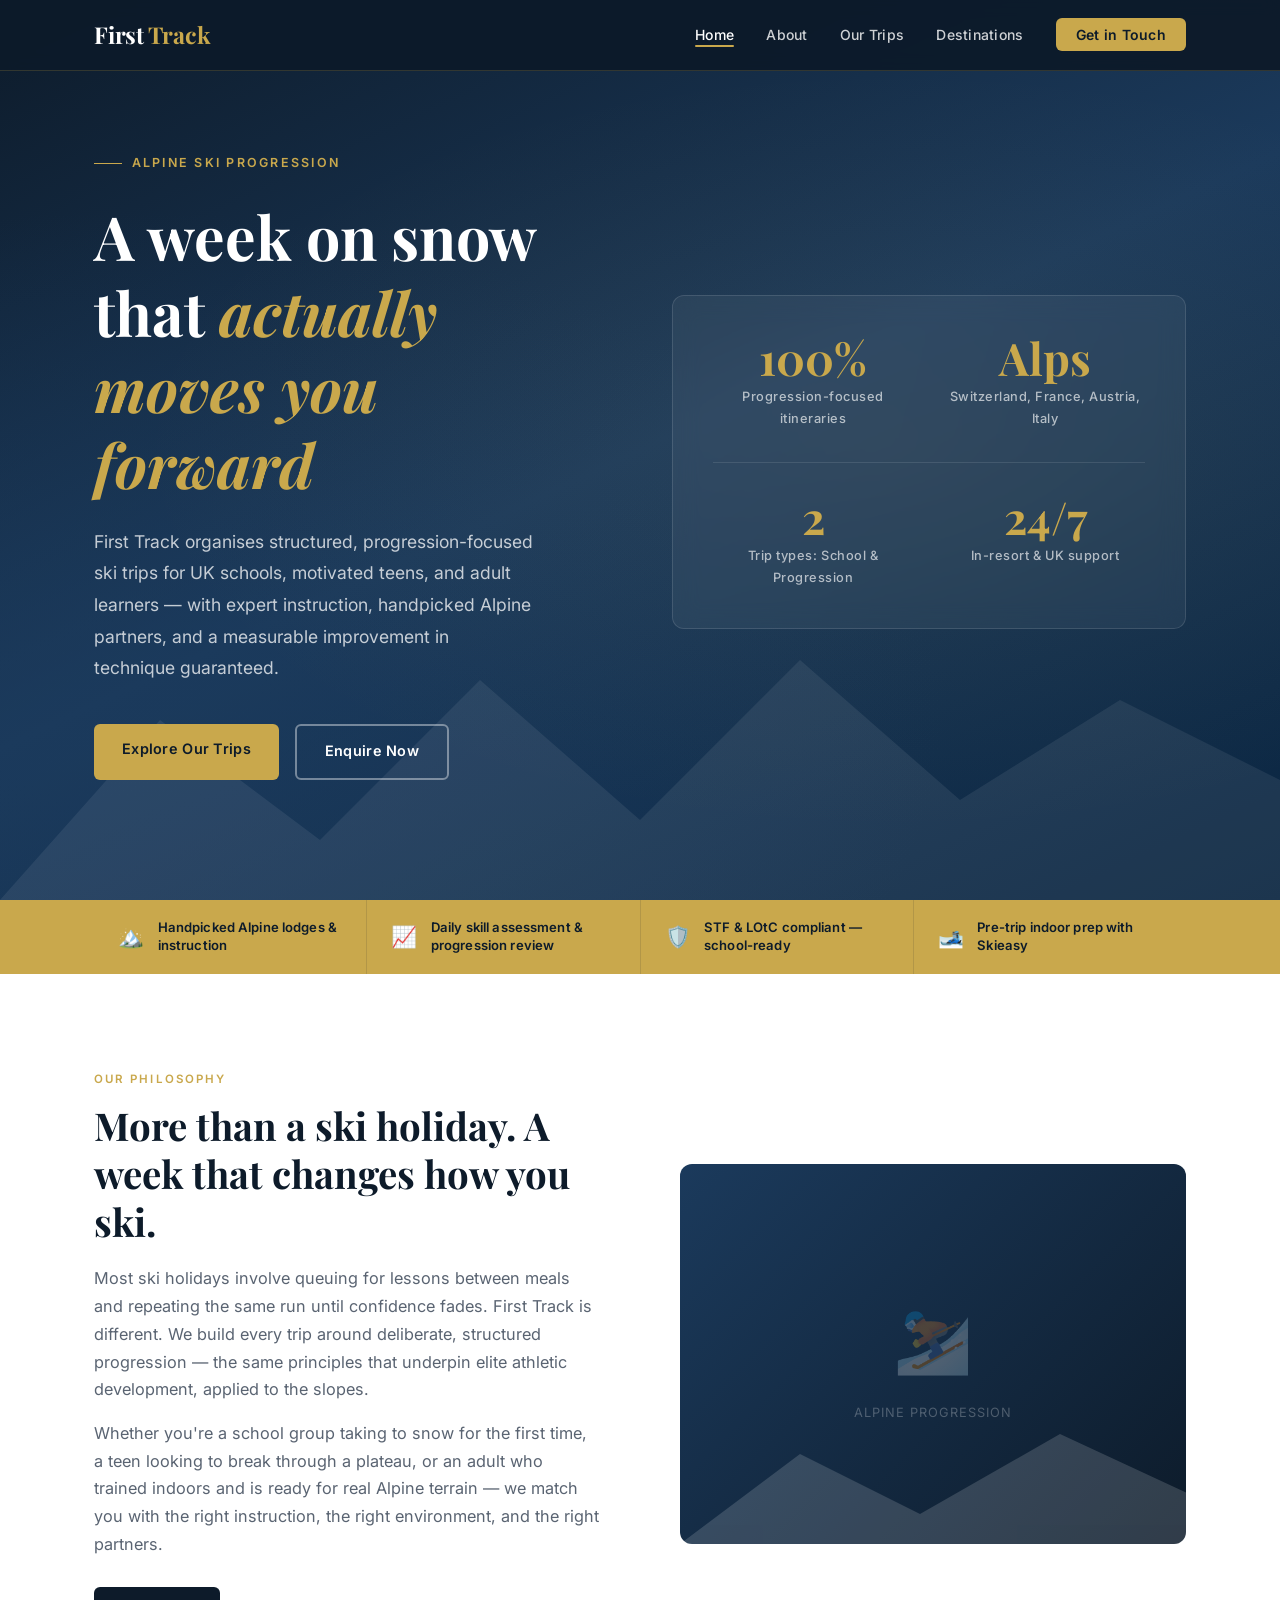
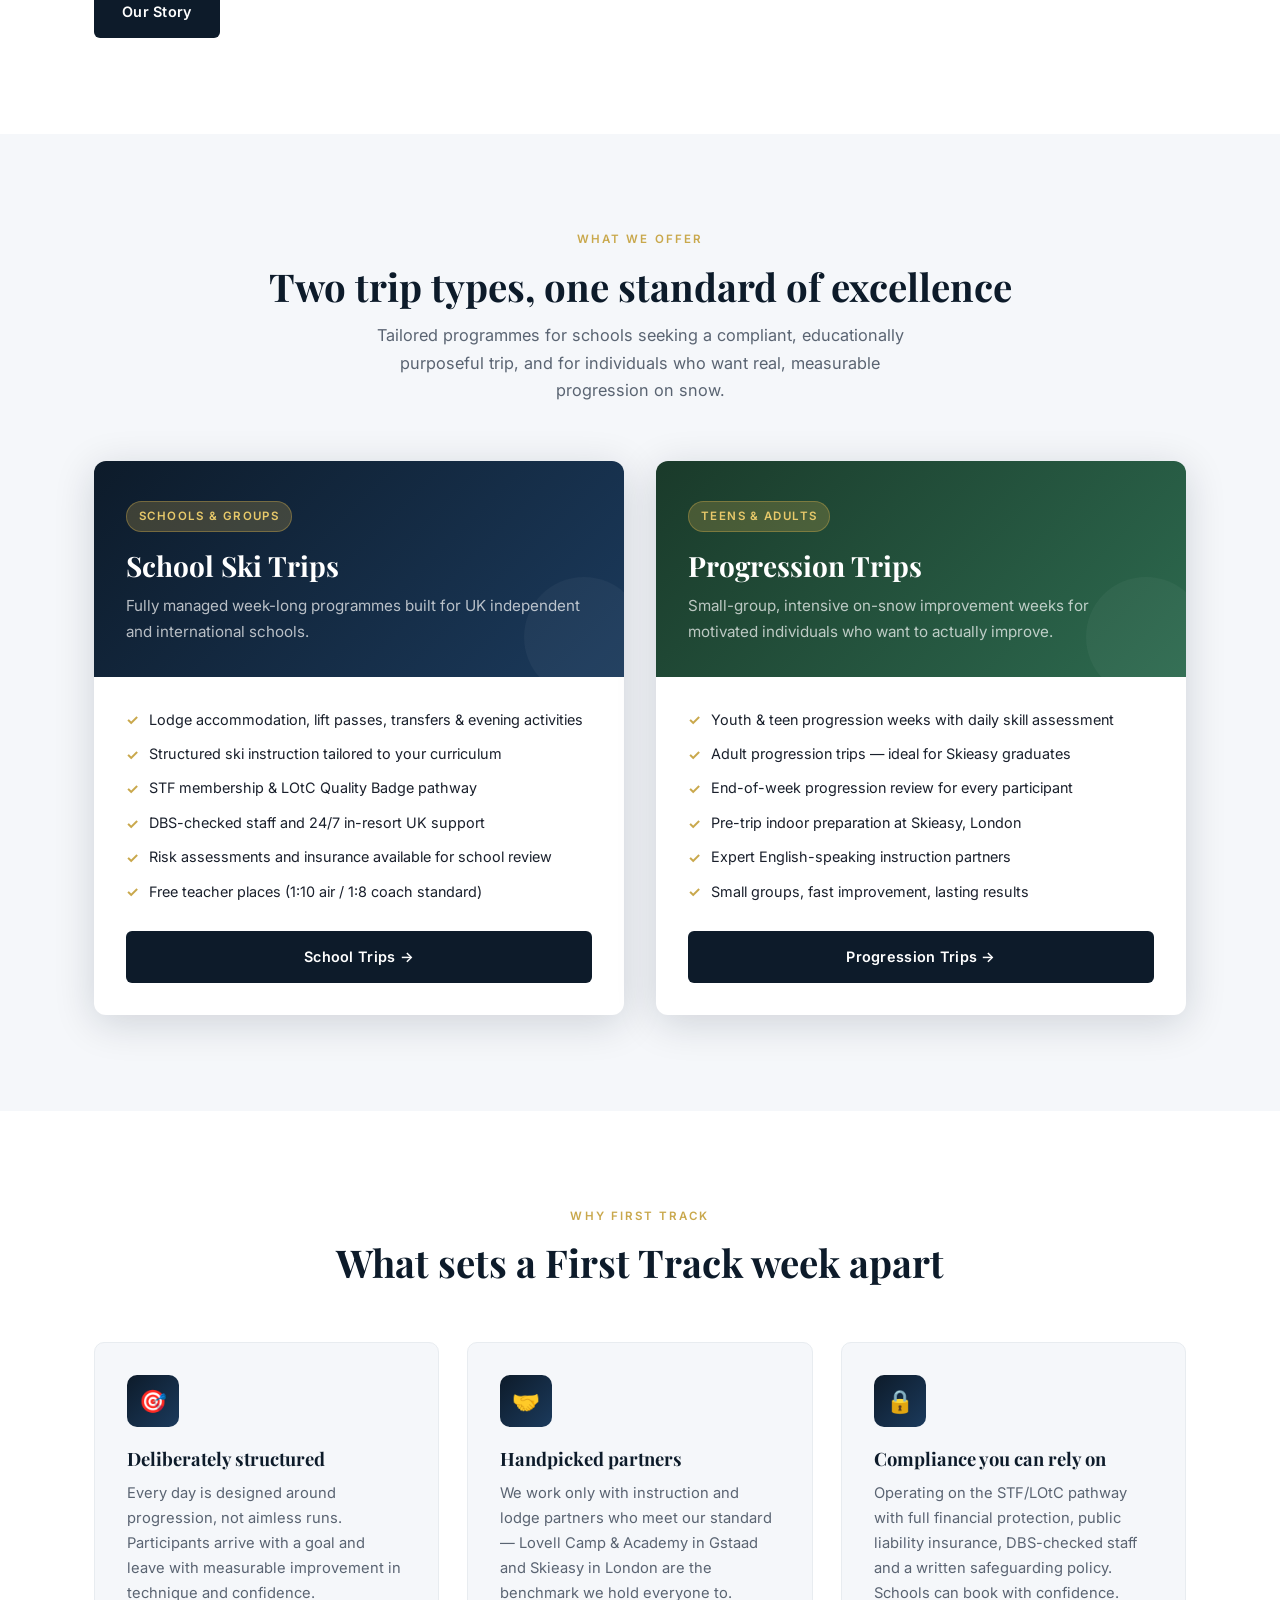
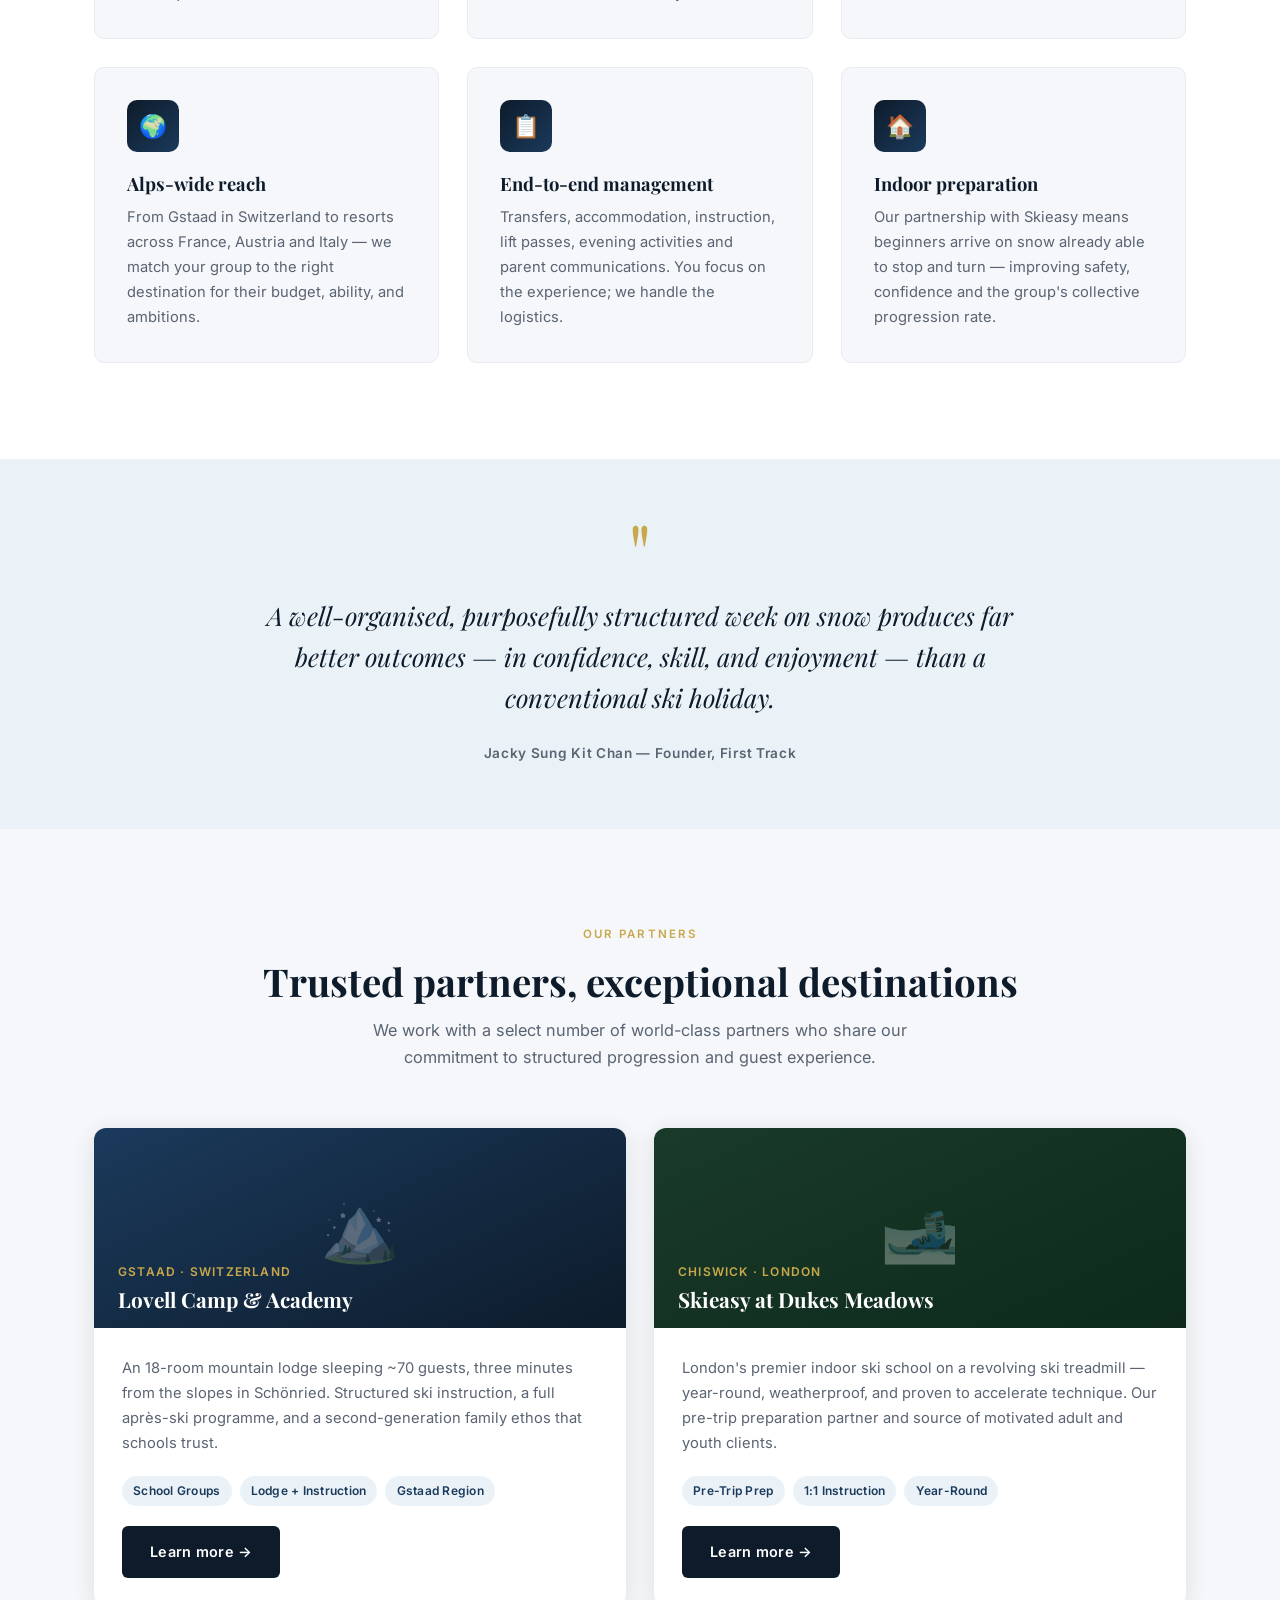
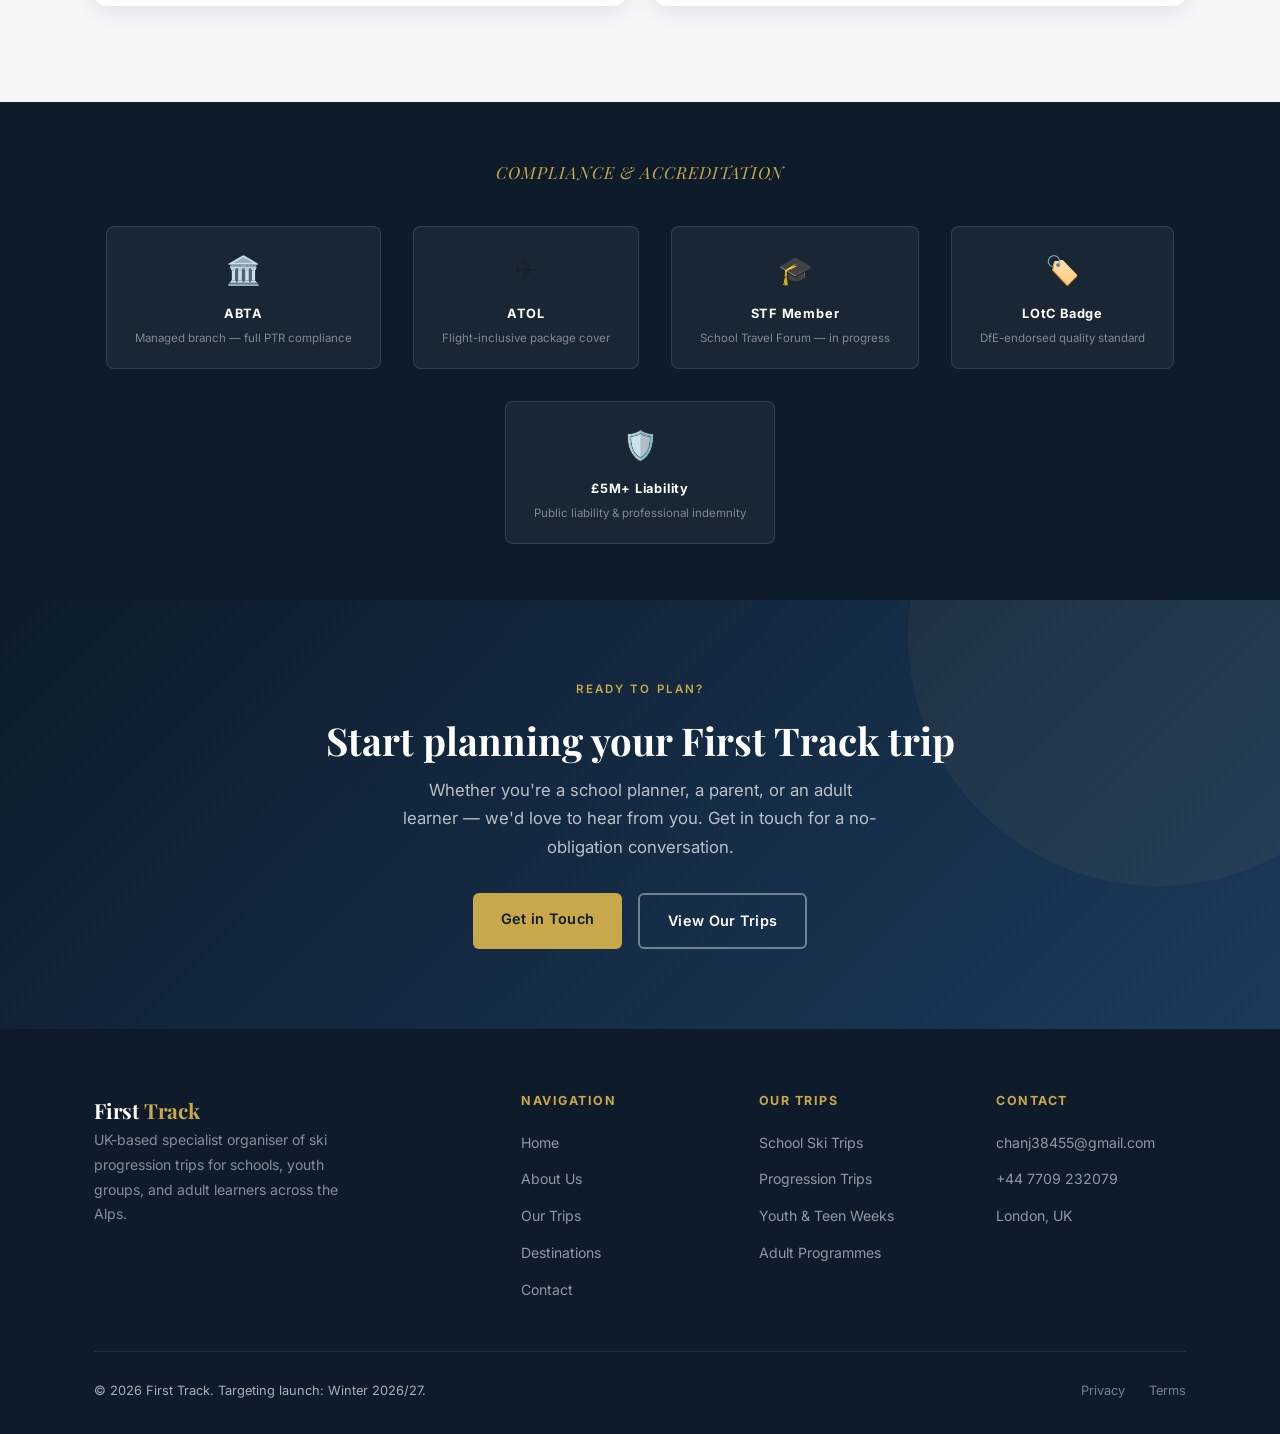
==== index.html @ 9cde3c81 "first version of website" ====
<!DOCTYPE html>
<html lang="en">
<head>
  <meta charset="UTF-8" />
  <meta name="viewport" content="width=device-width, initial-scale=1.0" />
  <title>First Track — Ski Progression Trips | Schools · Teens · Adults · Alps</title>
  <meta name="description" content="First Track organises structured ski progression trips for UK schools, teens, and adults across the Alps. Measurable improvement in technique, unforgettable alpine experience." />
  <link rel="stylesheet" href="css/style.css" />
</head>
<body>

  <!-- ==================== NAVIGATION ==================== -->
  <nav class="site-nav">
    <div class="nav-inner">
      <a href="index.html" class="nav-logo">First <span>Track</span></a>
      <ul class="nav-links">
        <li><a href="index.html" class="active">Home</a></li>
        <li><a href="about.html">About</a></li>
        <li><a href="trips.html">Our Trips</a></li>
        <li><a href="destinations.html">Destinations</a></li>
        <li><a href="contact.html" class="nav-cta">Get in Touch</a></li>
      </ul>
      <button class="nav-hamburger" onclick="toggleMobileNav()" aria-label="Toggle menu">
        <span></span><span></span><span></span>
      </button>
    </div>
    <div class="nav-mobile" id="mobileNav">
      <a href="index.html" class="active">Home</a>
      <a href="about.html">About</a>
      <a href="trips.html">Our Trips</a>
      <a href="destinations.html">Destinations</a>
      <a href="contact.html">Get in Touch</a>
    </div>
  </nav>

  <!-- ==================== HERO ==================== -->
  <section class="hero">
    <div class="hero-bg-pattern"></div>
    <div class="hero-mountain-lines"></div>
    <div class="hero-inner">
      <div class="hero-content">
        <div class="hero-eyebrow">Alpine Ski Progression</div>
        <h1>A week on snow that <em>actually moves you forward</em></h1>
        <p class="hero-sub">
          First Track organises structured, progression-focused ski trips for UK schools, motivated teens, and adult learners — with expert instruction, handpicked Alpine partners, and a measurable improvement in technique guaranteed.
        </p>
        <div class="hero-actions">
          <a href="trips.html" class="btn btn-primary">Explore Our Trips</a>
          <a href="contact.html" class="btn btn-outline">Enquire Now</a>
        </div>
      </div>
      <div class="hero-card">
        <div class="hero-stat">
          <div class="hero-stat-num">100%</div>
          <div class="hero-stat-label">Progression-focused itineraries</div>
        </div>
        <div class="hero-stat">
          <div class="hero-stat-num">Alps</div>
          <div class="hero-stat-label">Switzerland, France, Austria, Italy</div>
        </div>
        <div class="hero-divider"></div>
        <div class="hero-stat">
          <div class="hero-stat-num">2</div>
          <div class="hero-stat-label">Trip types: School &amp; Progression</div>
        </div>
        <div class="hero-stat">
          <div class="hero-stat-num">24/7</div>
          <div class="hero-stat-label">In-resort &amp; UK support</div>
        </div>
      </div>
    </div>
  </section>

  <!-- ==================== FEATURE STRIP ==================== -->
  <div class="feature-strip">
    <div class="feature-strip-inner">
      <div class="feature-strip-item">
        <span class="feature-strip-icon">🏔️</span>
        <span class="feature-strip-text">Handpicked Alpine lodges &amp; instruction</span>
      </div>
      <div class="feature-strip-item">
        <span class="feature-strip-icon">📈</span>
        <span class="feature-strip-text">Daily skill assessment &amp; progression review</span>
      </div>
      <div class="feature-strip-item">
        <span class="feature-strip-icon">🛡️</span>
        <span class="feature-strip-text">STF &amp; LOtC compliant — school-ready</span>
      </div>
      <div class="feature-strip-item">
        <span class="feature-strip-icon">🎿</span>
        <span class="feature-strip-text">Pre-trip indoor prep with Skieasy</span>
      </div>
    </div>
  </div>

  <!-- ==================== INTRO ==================== -->
  <section class="intro-section">
    <div class="container">
      <div class="intro-grid">
        <div class="intro-text">
          <span class="section-label">Our Philosophy</span>
          <h2>More than a ski holiday. A week that changes how you ski.</h2>
          <p>
            Most ski holidays involve queuing for lessons between meals and repeating the same run until confidence fades. First Track is different. We build every trip around deliberate, structured progression — the same principles that underpin elite athletic development, applied to the slopes.
          </p>
          <p>
            Whether you're a school group taking to snow for the first time, a teen looking to break through a plateau, or an adult who trained indoors and is ready for real Alpine terrain — we match you with the right instruction, the right environment, and the right partners.
          </p>
          <a href="about.html" class="btn btn-navy">Our Story</a>
        </div>
        <div class="intro-visual">
          <div class="visual-placeholder">
            <div class="visual-placeholder-icon">⛷️</div>
            <p>Alpine progression</p>
          </div>
          <svg class="visual-mountain" viewBox="0 0 800 120" preserveAspectRatio="none">
            <polygon points="0,120 120,30 240,90 380,10 520,75 660,25 800,60 800,120" fill="white"/>
          </svg>
        </div>
      </div>
    </div>
  </section>

  <!-- ==================== TRIP TYPES ==================== -->
  <section class="cards-section">
    <div class="container">
      <div class="section-header">
        <span class="section-label">What We Offer</span>
        <h2>Two trip types, one standard of excellence</h2>
        <p>Tailored programmes for schools seeking a compliant, educationally purposeful trip, and for individuals who want real, measurable progression on snow.</p>
      </div>
      <div class="trip-cards">
        <div class="trip-card">
          <div class="trip-card-header school">
            <div class="trip-card-badge">Schools &amp; Groups</div>
            <h2>School Ski Trips</h2>
            <p>Fully managed week-long programmes built for UK independent and international schools.</p>
          </div>
          <div class="trip-card-body">
            <ul class="trip-card-features">
              <li class="trip-feature">Lodge accommodation, lift passes, transfers &amp; evening activities</li>
              <li class="trip-feature">Structured ski instruction tailored to your curriculum</li>
              <li class="trip-feature">STF membership &amp; LOtC Quality Badge pathway</li>
              <li class="trip-feature">DBS-checked staff and 24/7 in-resort UK support</li>
              <li class="trip-feature">Risk assessments and insurance available for school review</li>
              <li class="trip-feature">Free teacher places (1:10 air / 1:8 coach standard)</li>
            </ul>
            <a href="trips.html#school" class="btn btn-navy">School Trips →</a>
          </div>
        </div>
        <div class="trip-card">
          <div class="trip-card-header progression">
            <div class="trip-card-badge">Teens &amp; Adults</div>
            <h2>Progression Trips</h2>
            <p>Small-group, intensive on-snow improvement weeks for motivated individuals who want to actually improve.</p>
          </div>
          <div class="trip-card-body">
            <ul class="trip-card-features">
              <li class="trip-feature">Youth &amp; teen progression weeks with daily skill assessment</li>
              <li class="trip-feature">Adult progression trips — ideal for Skieasy graduates</li>
              <li class="trip-feature">End-of-week progression review for every participant</li>
              <li class="trip-feature">Pre-trip indoor preparation at Skieasy, London</li>
              <li class="trip-feature">Expert English-speaking instruction partners</li>
              <li class="trip-feature">Small groups, fast improvement, lasting results</li>
            </ul>
            <a href="trips.html#progression" class="btn btn-navy">Progression Trips →</a>
          </div>
        </div>
      </div>
    </div>
  </section>

  <!-- ==================== WHY FIRST TRACK ==================== -->
  <section class="cards-section white-bg">
    <div class="container">
      <div class="section-header">
        <span class="section-label">Why First Track</span>
        <h2>What sets a First Track week apart</h2>
      </div>
      <div class="cards-grid">
        <div class="card">
          <div class="card-icon">🎯</div>
          <h3>Deliberately structured</h3>
          <p>Every day is designed around progression, not aimless runs. Participants arrive with a goal and leave with measurable improvement in technique and confidence.</p>
        </div>
        <div class="card">
          <div class="card-icon">🤝</div>
          <h3>Handpicked partners</h3>
          <p>We work only with instruction and lodge partners who meet our standard — Lovell Camp &amp; Academy in Gstaad and Skieasy in London are the benchmark we hold everyone to.</p>
        </div>
        <div class="card">
          <div class="card-icon">🔒</div>
          <h3>Compliance you can rely on</h3>
          <p>Operating on the STF/LOtC pathway with full financial protection, public liability insurance, DBS-checked staff and a written safeguarding policy. Schools can book with confidence.</p>
        </div>
        <div class="card">
          <div class="card-icon">🌍</div>
          <h3>Alps-wide reach</h3>
          <p>From Gstaad in Switzerland to resorts across France, Austria and Italy — we match your group to the right destination for their budget, ability, and ambitions.</p>
        </div>
        <div class="card">
          <div class="card-icon">📋</div>
          <h3>End-to-end management</h3>
          <p>Transfers, accommodation, instruction, lift passes, evening activities and parent communications. You focus on the experience; we handle the logistics.</p>
        </div>
        <div class="card">
          <div class="card-icon">🏠</div>
          <h3>Indoor preparation</h3>
          <p>Our partnership with Skieasy means beginners arrive on snow already able to stop and turn — improving safety, confidence and the group's collective progression rate.</p>
        </div>
      </div>
    </div>
  </section>

  <!-- ==================== QUOTE ==================== -->
  <section class="quote-section tight">
    <div class="container">
      <div class="quote-block">
        <span class="quote-mark">"</span>
        <p class="quote-text">A well-organised, purposefully structured week on snow produces far better outcomes — in confidence, skill, and enjoyment — than a conventional ski holiday.</p>
        <p class="quote-attribution">Jacky Sung Kit Chan — Founder, First Track</p>
      </div>
    </div>
  </section>

  <!-- ==================== PARTNERS PREVIEW ==================== -->
  <section class="cards-section">
    <div class="container">
      <div class="section-header">
        <span class="section-label">Our Partners</span>
        <h2>Trusted partners, exceptional destinations</h2>
        <p>We work with a select number of world-class partners who share our commitment to structured progression and guest experience.</p>
      </div>
      <div class="cards-grid two-col">
        <div class="destination-card">
          <div class="destination-card-visual dest-lovell">
            <div class="destination-card-visual-icon">🏔️</div>
            <div class="destination-card-visual-content">
              <div class="destination-location">Gstaad · Switzerland</div>
              <h3>Lovell Camp &amp; Academy</h3>
            </div>
          </div>
          <div class="destination-card-body">
            <p>An 18-room mountain lodge sleeping ~70 guests, three minutes from the slopes in Schönried. Structured ski instruction, a full après-ski programme, and a second-generation family ethos that schools trust.</p>
            <div class="destination-tags">
              <span class="tag">School Groups</span>
              <span class="tag">Lodge + Instruction</span>
              <span class="tag">Gstaad Region</span>
            </div>
            <a href="destinations.html#lovell" class="btn btn-navy">Learn more →</a>
          </div>
        </div>
        <div class="destination-card">
          <div class="destination-card-visual dest-skieasy">
            <div class="destination-card-visual-icon">🎿</div>
            <div class="destination-card-visual-content">
              <div class="destination-location">Chiswick · London</div>
              <h3>Skieasy at Dukes Meadows</h3>
            </div>
          </div>
          <div class="destination-card-body">
            <p>London's premier indoor ski school on a revolving ski treadmill — year-round, weatherproof, and proven to accelerate technique. Our pre-trip preparation partner and source of motivated adult and youth clients.</p>
            <div class="destination-tags">
              <span class="tag">Pre-Trip Prep</span>
              <span class="tag">1:1 Instruction</span>
              <span class="tag">Year-Round</span>
            </div>
            <a href="destinations.html#skieasy" class="btn btn-navy">Learn more →</a>
          </div>
        </div>
      </div>
    </div>
  </section>

  <!-- ==================== COMPLIANCE ==================== -->
  <div class="compliance-strip">
    <div class="compliance-inner">
      <p class="compliance-title">Compliance &amp; Accreditation</p>
      <div class="compliance-badges">
        <div class="compliance-badge">
          <div class="compliance-badge-icon">🏛️</div>
          <div class="compliance-badge-name">ABTA</div>
          <div class="compliance-badge-desc">Managed branch — full PTR compliance</div>
        </div>
        <div class="compliance-badge">
          <div class="compliance-badge-icon">✈️</div>
          <div class="compliance-badge-name">ATOL</div>
          <div class="compliance-badge-desc">Flight-inclusive package cover</div>
        </div>
        <div class="compliance-badge">
          <div class="compliance-badge-icon">🎓</div>
          <div class="compliance-badge-name">STF Member</div>
          <div class="compliance-badge-desc">School Travel Forum — in progress</div>
        </div>
        <div class="compliance-badge">
          <div class="compliance-badge-icon">🏷️</div>
          <div class="compliance-badge-name">LOtC Badge</div>
          <div class="compliance-badge-desc">DfE-endorsed quality standard</div>
        </div>
        <div class="compliance-badge">
          <div class="compliance-badge-icon">🛡️</div>
          <div class="compliance-badge-name">£5M+ Liability</div>
          <div class="compliance-badge-desc">Public liability &amp; professional indemnity</div>
        </div>
      </div>
    </div>
  </div>

  <!-- ==================== CTA ==================== -->
  <section class="cta-banner">
    <div class="container">
      <span class="section-label">Ready to plan?</span>
      <h2>Start planning your First Track trip</h2>
      <p>Whether you're a school planner, a parent, or an adult learner — we'd love to hear from you. Get in touch for a no-obligation conversation.</p>
      <div class="cta-actions">
        <a href="contact.html" class="btn btn-primary">Get in Touch</a>
        <a href="trips.html" class="btn btn-outline">View Our Trips</a>
      </div>
    </div>
  </section>

  <!-- ==================== FOOTER ==================== -->
  <footer class="site-footer">
    <div class="container">
      <div class="footer-grid">
        <div class="footer-brand">
          <a href="index.html" class="nav-logo">First <span>Track</span></a>
          <p>UK-based specialist organiser of ski progression trips for schools, youth groups, and adult learners across the Alps.</p>
        </div>
        <div class="footer-col">
          <h4>Navigation</h4>
          <ul>
            <li><a href="index.html">Home</a></li>
            <li><a href="about.html">About Us</a></li>
            <li><a href="trips.html">Our Trips</a></li>
            <li><a href="destinations.html">Destinations</a></li>
            <li><a href="contact.html">Contact</a></li>
          </ul>
        </div>
        <div class="footer-col">
          <h4>Our Trips</h4>
          <ul>
            <li><a href="trips.html#school">School Ski Trips</a></li>
            <li><a href="trips.html#progression">Progression Trips</a></li>
            <li><a href="trips.html#teens">Youth &amp; Teen Weeks</a></li>
            <li><a href="trips.html#adults">Adult Programmes</a></li>
          </ul>
        </div>
        <div class="footer-col">
          <h4>Contact</h4>
          <ul>
            <li><a href="mailto:chanj38455@gmail.com">chanj38455@gmail.com</a></li>
            <li><a href="tel:+447709232079">+44 7709 232079</a></li>
            <li><a href="#">London, UK</a></li>
          </ul>
        </div>
      </div>
      <div class="footer-bottom">
        <p>&copy; 2026 First Track. Targeting launch: Winter 2026/27.</p>
        <div class="footer-legal">
          <a href="#">Privacy</a>
          <a href="#">Terms</a>
        </div>
      </div>
    </div>
  </footer>

  <script>
    function toggleMobileNav() {
      document.getElementById('mobileNav').classList.toggle('open');
    }
  </script>

</body>
</html>
---- css/style.css ----
/* ===========================
   First Track — Shared Styles
   =========================== */

@import url('https://fonts.googleapis.com/css2?family=Playfair+Display:ital,wght@0,400;0,600;0,700;1,400&family=Inter:wght@300;400;500;600&display=swap');

/* --- Reset & Base --- */
*, *::before, *::after { box-sizing: border-box; margin: 0; padding: 0; }

:root {
  --navy:       #0d1b2a;
  --navy-mid:   #1b3a5c;
  --gold:       #c9a84c;
  --gold-light: #e8c96a;
  --ice:        #eaf2f8;
  --white:      #ffffff;
  --grey-light: #f5f7fa;
  --grey-text:  #5a6472;
  --text:       #1a202c;

  --serif: 'Playfair Display', Georgia, serif;
  --sans:  'Inter', system-ui, sans-serif;

  --max-width: 1140px;
  --radius: 6px;
  --shadow: 0 4px 24px rgba(13,27,42,0.10);
  --shadow-lg: 0 8px 40px rgba(13,27,42,0.16);
}

html { scroll-behavior: smooth; }

body {
  font-family: var(--sans);
  color: var(--text);
  background: var(--white);
  line-height: 1.7;
  font-size: 16px;
}

img { display: block; max-width: 100%; height: auto; }
a { color: inherit; text-decoration: none; }
ul { list-style: none; }

/* --- Typography --- */
h1, h2, h3, h4 { font-family: var(--serif); line-height: 1.25; }

.section-label {
  font-family: var(--sans);
  font-size: 0.72rem;
  font-weight: 600;
  letter-spacing: 0.18em;
  text-transform: uppercase;
  color: var(--gold);
  margin-bottom: 0.75rem;
  display: block;
}

/* --- Layout --- */
.container {
  width: 100%;
  max-width: var(--max-width);
  margin: 0 auto;
  padding: 0 24px;
}

section { padding: 96px 0; }
section.tight { padding: 64px 0; }

/* ===========================
   NAVIGATION
   =========================== */
.site-nav {
  position: fixed;
  top: 0;
  left: 0;
  right: 0;
  z-index: 100;
  background: rgba(13, 27, 42, 0.96);
  backdrop-filter: blur(8px);
  border-bottom: 1px solid rgba(201, 168, 76, 0.2);
  transition: background 0.3s;
}

.nav-inner {
  display: flex;
  align-items: center;
  justify-content: space-between;
  height: 70px;
  max-width: var(--max-width);
  margin: 0 auto;
  padding: 0 24px;
}

.nav-logo {
  font-family: var(--serif);
  font-size: 1.45rem;
  font-weight: 700;
  color: var(--white);
  letter-spacing: -0.01em;
}

.nav-logo span { color: var(--gold); }

.nav-links {
  display: flex;
  gap: 2rem;
  align-items: center;
}

.nav-links a {
  font-size: 0.875rem;
  font-weight: 500;
  color: rgba(255,255,255,0.80);
  letter-spacing: 0.02em;
  transition: color 0.2s;
  position: relative;
}

.nav-links a:hover,
.nav-links a.active { color: var(--white); }

.nav-links a.active::after {
  content: '';
  position: absolute;
  bottom: -4px;
  left: 0; right: 0;
  height: 2px;
  background: var(--gold);
  border-radius: 2px;
}

.nav-cta {
  background: var(--gold) !important;
  color: var(--navy) !important;
  padding: 0.5rem 1.25rem;
  border-radius: var(--radius);
  font-weight: 600 !important;
  transition: background 0.2s, transform 0.15s !important;
}

.nav-cta:hover { background: var(--gold-light) !important; transform: translateY(-1px); }
.nav-cta.active::after { display: none !important; }

/* Hamburger */
.nav-hamburger {
  display: none;
  flex-direction: column;
  gap: 5px;
  cursor: pointer;
  background: none;
  border: none;
  padding: 4px;
}

.nav-hamburger span {
  display: block;
  width: 24px;
  height: 2px;
  background: var(--white);
  border-radius: 2px;
  transition: all 0.3s;
}

.nav-mobile {
  display: none;
  flex-direction: column;
  background: var(--navy);
  border-top: 1px solid rgba(255,255,255,0.08);
  padding: 1rem 24px 1.5rem;
  gap: 0;
}

.nav-mobile.open { display: flex; }

.nav-mobile a {
  color: rgba(255,255,255,0.85);
  font-size: 1rem;
  font-weight: 500;
  padding: 0.75rem 0;
  border-bottom: 1px solid rgba(255,255,255,0.06);
  transition: color 0.2s;
}

.nav-mobile a:last-child { border-bottom: none; }
.nav-mobile a:hover, .nav-mobile a.active { color: var(--gold); }

/* ===========================
   HERO
   =========================== */
.hero {
  min-height: 100vh;
  display: flex;
  align-items: center;
  position: relative;
  overflow: hidden;
  background: linear-gradient(155deg, #0d1b2a 0%, #1b3a5c 50%, #0a2540 100%);
  padding: 0;
}

.hero-bg-pattern {
  position: absolute;
  inset: 0;
  background-image:
    radial-gradient(ellipse at 70% 50%, rgba(201,168,76,0.08) 0%, transparent 60%),
    radial-gradient(ellipse at 10% 80%, rgba(27,58,92,0.6) 0%, transparent 50%);
  pointer-events: none;
}

.hero-mountain-lines {
  position: absolute;
  bottom: 0;
  left: 0;
  right: 0;
  height: 260px;
  opacity: 0.07;
  background-image: url("data:image/svg+xml,%3Csvg xmlns='http://www.w3.org/2000/svg' viewBox='0 0 1440 260' preserveAspectRatio='none'%3E%3Cpolygon points='0,260 180,80 360,200 540,40 720,180 900,20 1080,160 1260,60 1440,140 1440,260' fill='white'/%3E%3C/svg%3E");
  background-size: cover;
  background-position: bottom;
}

.hero-inner {
  position: relative;
  z-index: 2;
  max-width: var(--max-width);
  margin: 0 auto;
  padding: 120px 24px 96px;
  display: grid;
  grid-template-columns: 1fr 1fr;
  gap: 4rem;
  align-items: center;
  width: 100%;
}

.hero-content { max-width: 560px; }

.hero-eyebrow {
  display: inline-flex;
  align-items: center;
  gap: 0.6rem;
  font-size: 0.78rem;
  font-weight: 600;
  letter-spacing: 0.18em;
  text-transform: uppercase;
  color: var(--gold);
  margin-bottom: 1.5rem;
}

.hero-eyebrow::before {
  content: '';
  display: block;
  width: 28px;
  height: 1px;
  background: var(--gold);
}

.hero h1 {
  font-size: clamp(2.4rem, 5vw, 3.8rem);
  color: var(--white);
  margin-bottom: 1.5rem;
  font-weight: 700;
}

.hero h1 em { color: var(--gold); font-style: italic; }

.hero-sub {
  font-size: 1.1rem;
  color: rgba(255,255,255,0.75);
  margin-bottom: 2.5rem;
  max-width: 440px;
  line-height: 1.8;
}

.hero-actions { display: flex; gap: 1rem; flex-wrap: wrap; }

/* --- Buttons --- */
.btn {
  display: inline-block;
  padding: 0.85rem 1.75rem;
  border-radius: var(--radius);
  font-family: var(--sans);
  font-size: 0.9rem;
  font-weight: 600;
  cursor: pointer;
  transition: all 0.2s;
  letter-spacing: 0.02em;
  text-align: center;
}

.btn-primary {
  background: var(--gold);
  color: var(--navy);
}
.btn-primary:hover { background: var(--gold-light); transform: translateY(-2px); box-shadow: 0 6px 20px rgba(201,168,76,0.35); }

.btn-outline {
  border: 2px solid rgba(255,255,255,0.4);
  color: var(--white);
  background: transparent;
}
.btn-outline:hover { border-color: var(--white); background: rgba(255,255,255,0.08); }

.btn-navy {
  background: var(--navy);
  color: var(--white);
}
.btn-navy:hover { background: var(--navy-mid); transform: translateY(-2px); }

/* --- Hero stats card --- */
.hero-card {
  background: rgba(255,255,255,0.05);
  border: 1px solid rgba(255,255,255,0.12);
  border-radius: 12px;
  padding: 2.5rem;
  backdrop-filter: blur(12px);
  display: grid;
  grid-template-columns: 1fr 1fr;
  gap: 2rem;
}

.hero-stat { text-align: center; }
.hero-stat-num {
  font-family: var(--serif);
  font-size: 2.8rem;
  font-weight: 700;
  color: var(--gold);
  line-height: 1;
  margin-bottom: 0.35rem;
}
.hero-stat-label {
  font-size: 0.8rem;
  color: rgba(255,255,255,0.65);
  font-weight: 500;
  letter-spacing: 0.04em;
}

.hero-divider {
  width: 1px;
  background: rgba(255,255,255,0.1);
  grid-column: span 2;
  height: 1px;
  width: 100%;
}

/* ===========================
   FEATURE STRIP
   =========================== */
.feature-strip {
  background: var(--gold);
  padding: 0;
}

.feature-strip-inner {
  max-width: var(--max-width);
  margin: 0 auto;
  padding: 0 24px;
  display: flex;
  align-items: stretch;
}

.feature-strip-item {
  flex: 1;
  display: flex;
  align-items: center;
  gap: 0.85rem;
  padding: 1.2rem 1.5rem;
  border-right: 1px solid rgba(13,27,42,0.12);
}

.feature-strip-item:last-child { border-right: none; }

.feature-strip-icon {
  font-size: 1.3rem;
  flex-shrink: 0;
}

.feature-strip-text {
  font-size: 0.82rem;
  font-weight: 600;
  color: var(--navy);
  line-height: 1.35;
  letter-spacing: 0.01em;
}

/* ===========================
   INTRO / TWO-COLUMN SECTIONS
   =========================== */
.intro-section {
  background: var(--white);
}

.intro-grid {
  display: grid;
  grid-template-columns: 1fr 1fr;
  gap: 5rem;
  align-items: center;
}

.intro-grid.reverse { direction: rtl; }
.intro-grid.reverse > * { direction: ltr; }

.intro-text .section-label { margin-bottom: 0.75rem; }

.intro-text h2 {
  font-size: clamp(1.8rem, 3vw, 2.5rem);
  color: var(--navy);
  margin-bottom: 1.25rem;
}

.intro-text p {
  color: var(--grey-text);
  margin-bottom: 1rem;
  font-size: 1.02rem;
}

.intro-text p:last-of-type { margin-bottom: 1.75rem; }

.intro-visual {
  border-radius: 12px;
  overflow: hidden;
  background: linear-gradient(135deg, var(--navy-mid), var(--navy));
  min-height: 380px;
  display: flex;
  align-items: center;
  justify-content: center;
  position: relative;
}

.visual-placeholder {
  text-align: center;
  color: rgba(255,255,255,0.25);
}

.visual-placeholder-icon { font-size: 4rem; margin-bottom: 0.5rem; }
.visual-placeholder p { font-size: 0.8rem; letter-spacing: 0.08em; text-transform: uppercase; }

/* Mountain SVG decorations inside visuals */
.visual-mountain {
  position: absolute;
  bottom: 0;
  left: 0;
  right: 0;
  height: 120px;
  opacity: 0.15;
}

/* ===========================
   CARDS GRID
   =========================== */
.cards-section { background: var(--grey-light); }
.cards-section.white-bg { background: var(--white); }

.section-header {
  text-align: center;
  margin-bottom: 3.5rem;
}

.section-header h2 {
  font-size: clamp(1.8rem, 3vw, 2.6rem);
  color: var(--navy);
  margin-bottom: 0.75rem;
}

.section-header p {
  color: var(--grey-text);
  max-width: 560px;
  margin: 0 auto;
  font-size: 1.02rem;
}

.cards-grid {
  display: grid;
  grid-template-columns: repeat(3, 1fr);
  gap: 1.75rem;
}

.cards-grid.two-col { grid-template-columns: repeat(2, 1fr); }
.cards-grid.four-col { grid-template-columns: repeat(4, 1fr); }

.card {
  background: var(--white);
  border-radius: 10px;
  padding: 2rem;
  box-shadow: var(--shadow);
  transition: transform 0.25s, box-shadow 0.25s;
}

.card:hover { transform: translateY(-4px); box-shadow: var(--shadow-lg); }

.cards-section.white-bg .card { background: var(--grey-light); box-shadow: none; border: 1px solid #e8ecf0; }

.card-icon {
  width: 52px;
  height: 52px;
  background: linear-gradient(135deg, var(--navy), var(--navy-mid));
  border-radius: 10px;
  display: flex;
  align-items: center;
  justify-content: center;
  font-size: 1.4rem;
  margin-bottom: 1.25rem;
}

.card h3 {
  font-size: 1.15rem;
  color: var(--navy);
  margin-bottom: 0.65rem;
}

.card p {
  font-size: 0.92rem;
  color: var(--grey-text);
  line-height: 1.7;
}

/* ===========================
   TRIP TYPE CARDS (large)
   =========================== */
.trip-cards { display: grid; grid-template-columns: 1fr 1fr; gap: 2rem; }

.trip-card {
  border-radius: 12px;
  overflow: hidden;
  box-shadow: var(--shadow-lg);
  background: var(--white);
  display: flex;
  flex-direction: column;
  transition: transform 0.25s, box-shadow 0.25s;
}

.trip-card:hover { transform: translateY(-4px); box-shadow: 0 16px 56px rgba(13,27,42,0.18); }

.trip-card-header {
  padding: 2.5rem 2rem 2rem;
  position: relative;
  overflow: hidden;
}

.trip-card-header.school { background: linear-gradient(135deg, #0d1b2a 0%, #1b3a5c 100%); }
.trip-card-header.progression { background: linear-gradient(135deg, #1a3a2a 0%, #2d6a4f 100%); }

.trip-card-header::after {
  content: '';
  position: absolute;
  bottom: -20px;
  right: -20px;
  width: 120px;
  height: 120px;
  border-radius: 50%;
  background: rgba(255,255,255,0.04);
}

.trip-card-badge {
  display: inline-block;
  background: rgba(201,168,76,0.25);
  border: 1px solid rgba(201,168,76,0.4);
  color: var(--gold-light);
  font-size: 0.72rem;
  font-weight: 600;
  letter-spacing: 0.12em;
  text-transform: uppercase;
  padding: 0.3rem 0.75rem;
  border-radius: 20px;
  margin-bottom: 1rem;
}

.trip-card-header h2 {
  font-size: 1.75rem;
  color: var(--white);
  margin-bottom: 0.6rem;
}

.trip-card-header p { color: rgba(255,255,255,0.7); font-size: 0.95rem; }

.trip-card-body { padding: 2rem; flex: 1; display: flex; flex-direction: column; }

.trip-card-features {
  display: flex;
  flex-direction: column;
  gap: 0.75rem;
  margin-bottom: 1.75rem;
  flex: 1;
}

.trip-feature {
  display: flex;
  align-items: flex-start;
  gap: 0.6rem;
  font-size: 0.9rem;
  color: var(--text);
  line-height: 1.5;
}

.trip-feature::before {
  content: '✓';
  color: var(--gold);
  font-weight: 700;
  flex-shrink: 0;
  margin-top: 0.05rem;
}

/* ===========================
   DESTINATION CARDS
   =========================== */
.destination-card {
  background: var(--white);
  border-radius: 12px;
  overflow: hidden;
  box-shadow: var(--shadow);
  transition: transform 0.25s, box-shadow 0.25s;
}

.destination-card:hover { transform: translateY(-4px); box-shadow: var(--shadow-lg); }

.destination-card-visual {
  height: 200px;
  position: relative;
  overflow: hidden;
}

.dest-lovell { background: linear-gradient(155deg, #1b3a5c 0%, #0d1b2a 100%); }
.dest-skieasy { background: linear-gradient(155deg, #1a3a2a 0%, #0d2a1b 100%); }
.dest-future { background: linear-gradient(155deg, #3a1b1b 0%, #2a0d0d 100%); }

.destination-card-visual-icon {
  position: absolute;
  inset: 0;
  display: flex;
  align-items: center;
  justify-content: center;
  font-size: 4rem;
  opacity: 0.3;
}

.destination-card-visual-content {
  position: absolute;
  bottom: 1rem;
  left: 1.5rem;
  right: 1.5rem;
}

.destination-location {
  font-size: 0.75rem;
  font-weight: 600;
  letter-spacing: 0.1em;
  text-transform: uppercase;
  color: var(--gold);
  margin-bottom: 0.25rem;
}

.destination-card-visual-content h3 {
  font-size: 1.3rem;
  color: var(--white);
  font-family: var(--serif);
}

.destination-card-body { padding: 1.75rem; }

.destination-card-body p {
  font-size: 0.92rem;
  color: var(--grey-text);
  margin-bottom: 1.25rem;
  line-height: 1.7;
}

.destination-tags {
  display: flex;
  flex-wrap: wrap;
  gap: 0.5rem;
  margin-bottom: 1.25rem;
}

.tag {
  background: var(--ice);
  color: var(--navy-mid);
  font-size: 0.75rem;
  font-weight: 600;
  padding: 0.3rem 0.7rem;
  border-radius: 20px;
  letter-spacing: 0.02em;
}

/* ===========================
   PARTNER DETAIL SECTIONS
   =========================== */
.partner-section {
  padding: 80px 0;
}

.partner-section:nth-child(even) { background: var(--grey-light); }

.partner-grid {
  display: grid;
  grid-template-columns: 1fr 1fr;
  gap: 4rem;
  align-items: start;
}

.partner-grid.reverse { direction: rtl; }
.partner-grid.reverse > * { direction: ltr; }

.partner-badge {
  display: inline-flex;
  align-items: center;
  gap: 0.5rem;
  background: var(--navy);
  color: var(--gold);
  font-size: 0.75rem;
  font-weight: 600;
  letter-spacing: 0.1em;
  text-transform: uppercase;
  padding: 0.4rem 1rem;
  border-radius: 20px;
  margin-bottom: 1rem;
}

.partner-info h2 {
  font-size: clamp(1.6rem, 2.5vw, 2.2rem);
  color: var(--navy);
  margin-bottom: 0.35rem;
}

.partner-location {
  color: var(--gold);
  font-size: 0.88rem;
  font-weight: 600;
  letter-spacing: 0.06em;
  margin-bottom: 1.25rem;
  text-transform: uppercase;
}

.partner-info p {
  color: var(--grey-text);
  margin-bottom: 1rem;
  font-size: 0.98rem;
  line-height: 1.75;
}

.partner-facts {
  display: grid;
  grid-template-columns: 1fr 1fr;
  gap: 1rem;
  margin-top: 1.5rem;
}

.partner-fact {
  background: var(--grey-light);
  padding: 1rem 1.25rem;
  border-radius: var(--radius);
  border-left: 3px solid var(--gold);
}

.partner-fact-label {
  font-size: 0.7rem;
  font-weight: 600;
  text-transform: uppercase;
  letter-spacing: 0.1em;
  color: var(--grey-text);
  margin-bottom: 0.25rem;
}

.partner-fact-value {
  font-size: 0.92rem;
  font-weight: 600;
  color: var(--navy);
}

.partner-visual {
  border-radius: 12px;
  overflow: hidden;
  min-height: 420px;
  display: flex;
  align-items: flex-end;
  position: relative;
}

.partner-visual.lovell { background: linear-gradient(160deg, #1b3a5c 0%, #0d1b2a 100%); }
.partner-visual.skieasy { background: linear-gradient(160deg, #1a3a2a 0%, #0a1f13 100%); }

.partner-visual-overlay {
  position: absolute;
  inset: 0;
  display: flex;
  align-items: center;
  justify-content: center;
  font-size: 7rem;
  opacity: 0.12;
}

.partner-visual-caption {
  position: relative;
  z-index: 2;
  padding: 2rem;
  background: linear-gradient(to top, rgba(13,27,42,0.9) 0%, transparent 100%);
  width: 100%;
}

.partner-visual-caption p {
  color: rgba(255,255,255,0.75);
  font-size: 0.85rem;
  font-style: italic;
}

/* ===========================
   COMPLIANCE / BADGE STRIP
   =========================== */
.compliance-strip {
  background: var(--navy);
  padding: 56px 0;
}

.compliance-inner {
  max-width: var(--max-width);
  margin: 0 auto;
  padding: 0 24px;
}

.compliance-title {
  font-family: var(--serif);
  font-size: 1.05rem;
  color: var(--gold);
  text-align: center;
  margin-bottom: 2.5rem;
  letter-spacing: 0.06em;
  text-transform: uppercase;
  font-style: italic;
}

.compliance-badges {
  display: flex;
  justify-content: center;
  gap: 2rem;
  flex-wrap: wrap;
}

.compliance-badge {
  background: rgba(255,255,255,0.05);
  border: 1px solid rgba(255,255,255,0.12);
  border-radius: 8px;
  padding: 1.25rem 1.75rem;
  text-align: center;
  min-width: 180px;
}

.compliance-badge-icon { font-size: 1.75rem; margin-bottom: 0.5rem; }
.compliance-badge-name {
  font-size: 0.8rem;
  font-weight: 700;
  color: var(--white);
  letter-spacing: 0.06em;
  margin-bottom: 0.25rem;
}
.compliance-badge-desc {
  font-size: 0.72rem;
  color: rgba(255,255,255,0.45);
}

/* ===========================
   TESTIMONIAL / QUOTE
   =========================== */
.quote-section { background: var(--ice); }

.quote-block {
  max-width: 780px;
  margin: 0 auto;
  text-align: center;
}

.quote-mark {
  font-family: var(--serif);
  font-size: 5rem;
  color: var(--gold);
  line-height: 0.7;
  margin-bottom: 1rem;
  display: block;
}

.quote-text {
  font-family: var(--serif);
  font-size: clamp(1.2rem, 2.5vw, 1.6rem);
  color: var(--navy);
  line-height: 1.6;
  font-style: italic;
  margin-bottom: 1.5rem;
}

.quote-attribution {
  font-size: 0.85rem;
  font-weight: 600;
  color: var(--grey-text);
  letter-spacing: 0.05em;
}

/* ===========================
   PAGE HERO (inner pages)
   =========================== */
.page-hero {
  padding: 160px 0 80px;
  background: linear-gradient(155deg, #0d1b2a 0%, #1b3a5c 60%, #0a2540 100%);
  position: relative;
  overflow: hidden;
}

.page-hero::before {
  content: '';
  position: absolute;
  inset: 0;
  background: radial-gradient(ellipse at 80% 50%, rgba(201,168,76,0.08) 0%, transparent 60%);
}

.page-hero-inner {
  position: relative;
  z-index: 2;
  max-width: var(--max-width);
  margin: 0 auto;
  padding: 0 24px;
}

.page-hero .section-label { margin-bottom: 0.75rem; }

.page-hero h1 {
  font-size: clamp(2rem, 4vw, 3.2rem);
  color: var(--white);
  margin-bottom: 1rem;
  max-width: 680px;
}

.page-hero p {
  font-size: 1.1rem;
  color: rgba(255,255,255,0.72);
  max-width: 540px;
  line-height: 1.8;
}

/* ===========================
   ABOUT — FOUNDER
   =========================== */
.founder-section { background: var(--grey-light); }

.founder-grid {
  display: grid;
  grid-template-columns: 280px 1fr;
  gap: 4rem;
  align-items: start;
}

.founder-portrait {
  background: linear-gradient(135deg, var(--navy-mid), var(--navy));
  border-radius: 12px;
  aspect-ratio: 3/4;
  display: flex;
  align-items: center;
  justify-content: center;
  font-size: 5rem;
  opacity: 0.6;
  position: relative;
  overflow: hidden;
}

.founder-portrait::after {
  content: '';
  position: absolute;
  bottom: 0;
  left: 0;
  right: 0;
  height: 40%;
  background: linear-gradient(to top, rgba(201,168,76,0.15), transparent);
}

.founder-info h2 {
  font-size: clamp(1.6rem, 2.5vw, 2.2rem);
  color: var(--navy);
  margin-bottom: 0.25rem;
}

.founder-title {
  color: var(--gold);
  font-size: 0.88rem;
  font-weight: 600;
  letter-spacing: 0.08em;
  text-transform: uppercase;
  margin-bottom: 1.5rem;
}

.founder-info p {
  color: var(--grey-text);
  font-size: 0.98rem;
  line-height: 1.8;
  margin-bottom: 1rem;
}

.founder-credentials {
  display: flex;
  flex-wrap: wrap;
  gap: 0.6rem;
  margin-top: 1.5rem;
}

.credential {
  background: var(--navy);
  color: rgba(255,255,255,0.85);
  font-size: 0.78rem;
  font-weight: 500;
  padding: 0.4rem 0.9rem;
  border-radius: 20px;
  letter-spacing: 0.03em;
}

/* ===========================
   VALUES / MISSION LIST
   =========================== */
.values-list {
  display: flex;
  flex-direction: column;
  gap: 1.75rem;
}

.value-item {
  display: grid;
  grid-template-columns: 48px 1fr;
  gap: 1.25rem;
  align-items: start;
}

.value-num {
  width: 48px;
  height: 48px;
  border-radius: 50%;
  background: var(--gold);
  display: flex;
  align-items: center;
  justify-content: center;
  font-family: var(--serif);
  font-size: 1.1rem;
  font-weight: 700;
  color: var(--navy);
  flex-shrink: 0;
}

.value-text h3 {
  font-size: 1.05rem;
  color: var(--navy);
  margin-bottom: 0.35rem;
}

.value-text p {
  font-size: 0.92rem;
  color: var(--grey-text);
  line-height: 1.7;
}

/* ===========================
   CONTACT PAGE
   =========================== */
.contact-section { background: var(--white); }

.contact-grid {
  display: grid;
  grid-template-columns: 1fr 1fr;
  gap: 4rem;
  align-items: start;
}

.contact-detail-item {
  display: flex;
  align-items: flex-start;
  gap: 1.25rem;
  padding: 1.5rem 0;
  border-bottom: 1px solid #e8ecf0;
}

.contact-detail-item:first-child { padding-top: 0; }
.contact-detail-item:last-child { border-bottom: none; }

.contact-icon {
  width: 48px;
  height: 48px;
  background: var(--navy);
  border-radius: 10px;
  display: flex;
  align-items: center;
  justify-content: center;
  font-size: 1.2rem;
  flex-shrink: 0;
}

.contact-detail-label {
  font-size: 0.72rem;
  font-weight: 700;
  text-transform: uppercase;
  letter-spacing: 0.12em;
  color: var(--grey-text);
  margin-bottom: 0.25rem;
}

.contact-detail-value {
  font-size: 1rem;
  font-weight: 500;
  color: var(--navy);
}

.contact-detail-value a {
  color: var(--navy-mid);
  transition: color 0.2s;
}

.contact-detail-value a:hover { color: var(--gold); }

.contact-form-panel {
  background: var(--grey-light);
  border-radius: 12px;
  padding: 2.5rem;
}

.contact-form-panel h3 {
  font-size: 1.4rem;
  color: var(--navy);
  margin-bottom: 0.35rem;
}

.contact-form-panel p {
  color: var(--grey-text);
  font-size: 0.9rem;
  margin-bottom: 2rem;
}

.form-row { display: grid; grid-template-columns: 1fr 1fr; gap: 1rem; margin-bottom: 1rem; }
.form-group { margin-bottom: 1rem; }
.form-group:last-of-type { margin-bottom: 1.5rem; }

.form-group label {
  display: block;
  font-size: 0.8rem;
  font-weight: 600;
  color: var(--navy);
  margin-bottom: 0.4rem;
  letter-spacing: 0.02em;
}

.form-group input,
.form-group select,
.form-group textarea {
  width: 100%;
  padding: 0.7rem 1rem;
  border: 1.5px solid #d8dde4;
  border-radius: var(--radius);
  font-family: var(--sans);
  font-size: 0.9rem;
  color: var(--text);
  background: var(--white);
  transition: border-color 0.2s, box-shadow 0.2s;
  outline: none;
  appearance: none;
}

.form-group input:focus,
.form-group select:focus,
.form-group textarea:focus {
  border-color: var(--navy-mid);
  box-shadow: 0 0 0 3px rgba(27,58,92,0.1);
}

.form-group textarea { resize: vertical; min-height: 120px; }

/* ===========================
   CTA BANNER
   =========================== */
.cta-banner {
  background: linear-gradient(135deg, var(--navy) 0%, var(--navy-mid) 100%);
  padding: 80px 0;
  text-align: center;
  position: relative;
  overflow: hidden;
}

.cta-banner::before {
  content: '';
  position: absolute;
  top: -50%;
  right: -10%;
  width: 500px;
  height: 500px;
  border-radius: 50%;
  background: rgba(201,168,76,0.06);
  pointer-events: none;
}

.cta-banner .section-label { justify-content: center; display: flex; align-items: center; margin-bottom: 1rem; }

.cta-banner h2 {
  font-size: clamp(1.8rem, 3vw, 2.6rem);
  color: var(--white);
  margin-bottom: 0.75rem;
}

.cta-banner p {
  color: rgba(255,255,255,0.7);
  font-size: 1.05rem;
  max-width: 480px;
  margin: 0 auto 2rem;
}

.cta-actions { display: flex; gap: 1rem; justify-content: center; flex-wrap: wrap; }

/* ===========================
   FOOTER
   =========================== */
.site-footer {
  background: var(--navy);
  color: rgba(255,255,255,0.65);
  padding: 64px 0 32px;
}

.footer-grid {
  display: grid;
  grid-template-columns: 2fr 1fr 1fr 1fr;
  gap: 3rem;
  margin-bottom: 3rem;
}

.footer-brand .nav-logo { font-size: 1.3rem; margin-bottom: 1rem; }

.footer-brand p {
  font-size: 0.88rem;
  line-height: 1.75;
  max-width: 280px;
  color: rgba(255,255,255,0.5);
}

.footer-col h4 {
  font-family: var(--sans);
  font-size: 0.78rem;
  font-weight: 700;
  text-transform: uppercase;
  letter-spacing: 0.12em;
  color: var(--gold);
  margin-bottom: 1.25rem;
}

.footer-col ul {
  display: flex;
  flex-direction: column;
  gap: 0.6rem;
}

.footer-col ul a {
  font-size: 0.88rem;
  color: rgba(255,255,255,0.55);
  transition: color 0.2s;
}

.footer-col ul a:hover { color: var(--white); }

.footer-bottom {
  border-top: 1px solid rgba(255,255,255,0.08);
  padding-top: 1.75rem;
  display: flex;
  justify-content: space-between;
  align-items: center;
  flex-wrap: wrap;
  gap: 1rem;
}

.footer-bottom p { font-size: 0.8rem; }

.footer-legal {
  display: flex;
  gap: 1.5rem;
  font-size: 0.8rem;
}

.footer-legal a { color: rgba(255,255,255,0.45); transition: color 0.2s; }
.footer-legal a:hover { color: var(--white); }

/* ===========================
   UTILITY
   =========================== */
.text-gold { color: var(--gold); }
.text-center { text-align: center; }
.mt-sm { margin-top: 1rem; }
.mt-md { margin-top: 1.75rem; }
.divider {
  width: 48px;
  height: 3px;
  background: var(--gold);
  border-radius: 2px;
  margin: 1.25rem 0;
}
.divider.center { margin: 1.25rem auto; }

/* ===========================
   RESPONSIVE
   =========================== */
@media (max-width: 1024px) {
  .cards-grid.four-col { grid-template-columns: repeat(2, 1fr); }
  .footer-grid { grid-template-columns: 1fr 1fr; gap: 2rem; }
}

@media (max-width: 768px) {
  section { padding: 64px 0; }

  .nav-links { display: none; }
  .nav-hamburger { display: flex; }

  .hero-inner { grid-template-columns: 1fr; gap: 3rem; }
  .hero-card { display: none; }
  .hero h1 { font-size: 2.2rem; }

  .feature-strip-inner { flex-direction: column; }
  .feature-strip-item { border-right: none; border-bottom: 1px solid rgba(13,27,42,0.12); }
  .feature-strip-item:last-child { border-bottom: none; }

  .intro-grid,
  .intro-grid.reverse { grid-template-columns: 1fr; direction: ltr; gap: 2.5rem; }
  .intro-visual { min-height: 260px; }

  .cards-grid { grid-template-columns: 1fr; }
  .cards-grid.two-col { grid-template-columns: 1fr; }
  .cards-grid.four-col { grid-template-columns: 1fr 1fr; }

  .trip-cards { grid-template-columns: 1fr; }

  .partner-grid,
  .partner-grid.reverse { grid-template-columns: 1fr; direction: ltr; gap: 2rem; }
  .partner-visual { min-height: 280px; }

  .founder-grid { grid-template-columns: 1fr; }
  .founder-portrait { aspect-ratio: 2/1; font-size: 3rem; }

  .contact-grid { grid-template-columns: 1fr; gap: 2.5rem; }
  .form-row { grid-template-columns: 1fr; }

  .footer-grid { grid-template-columns: 1fr; gap: 2rem; }
  .footer-bottom { flex-direction: column; text-align: center; }

  .partner-facts { grid-template-columns: 1fr; }

  .page-hero { padding: 130px 0 60px; }

  .compliance-badges { flex-direction: column; align-items: center; }
}

@media (max-width: 480px) {
  .cards-grid.four-col { grid-template-columns: 1fr; }
  .hero-actions { flex-direction: column; }
  .cta-actions { flex-direction: column; align-items: center; }
}
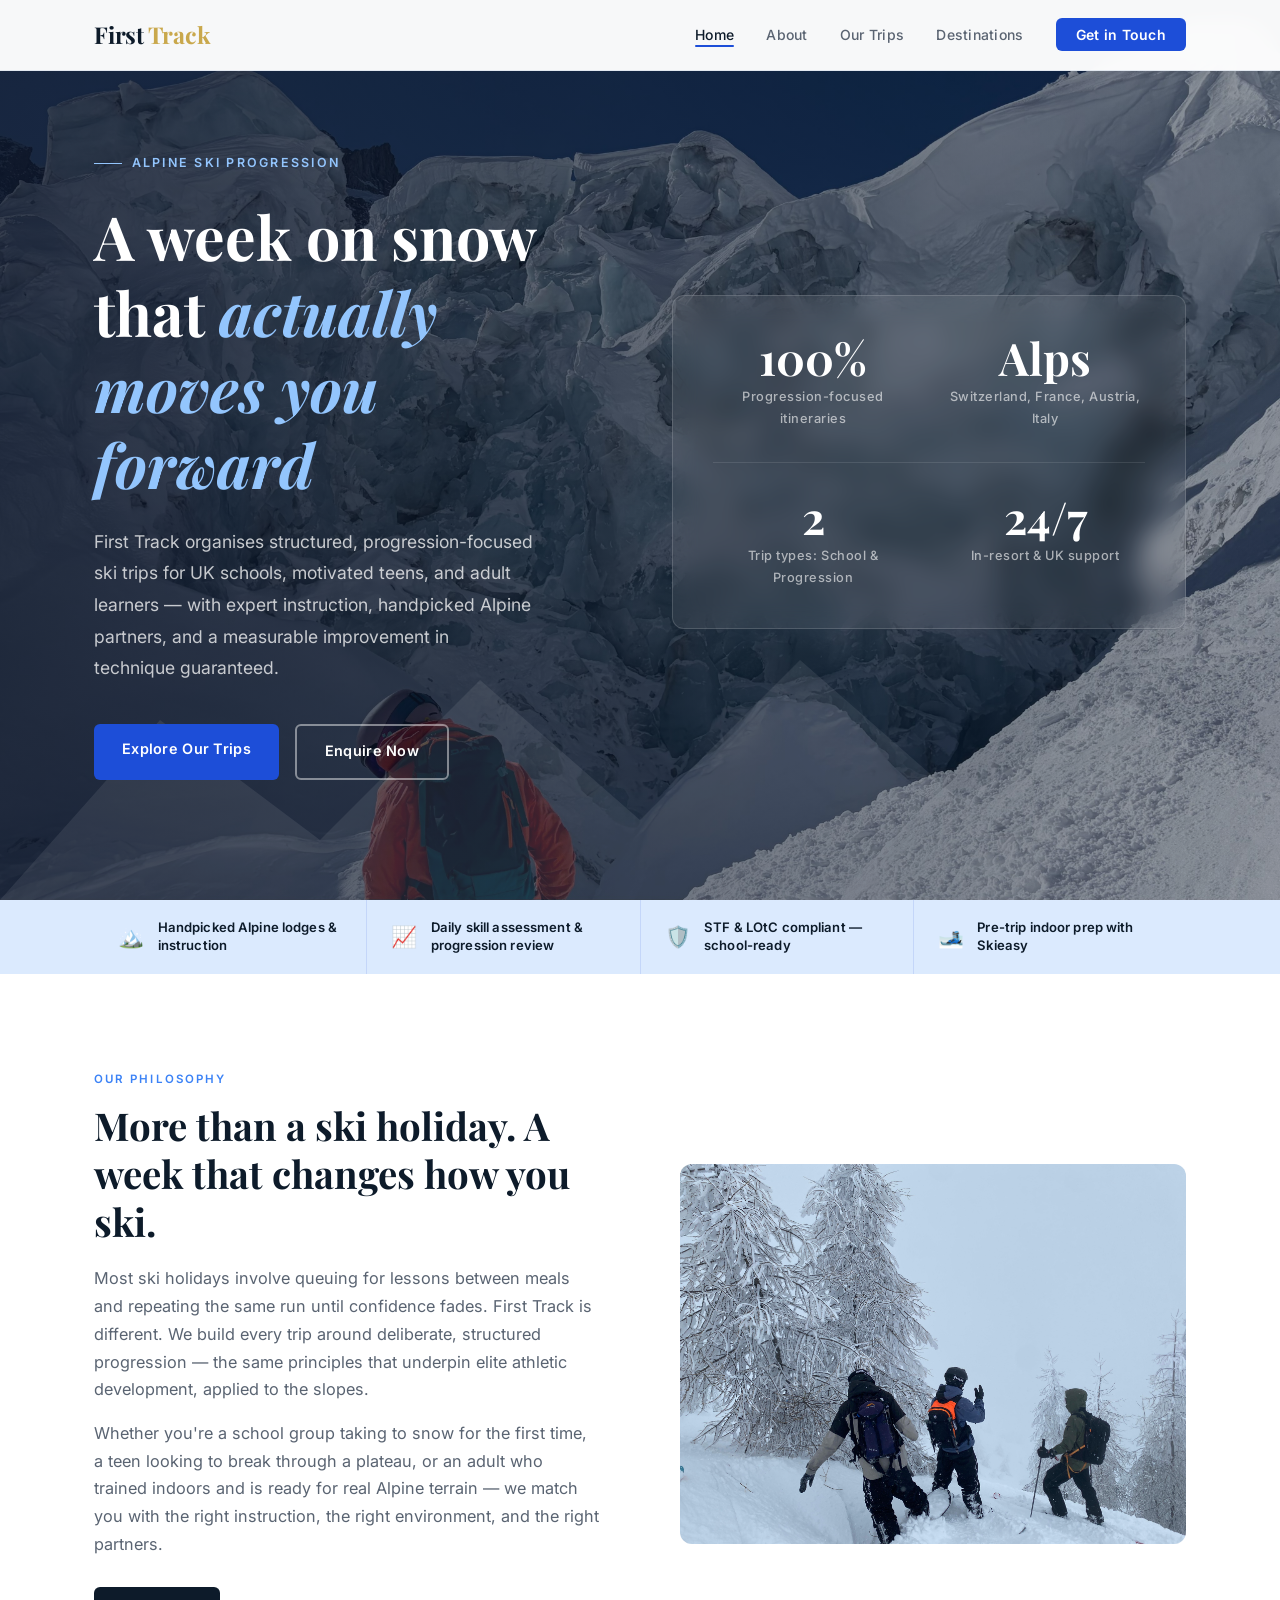
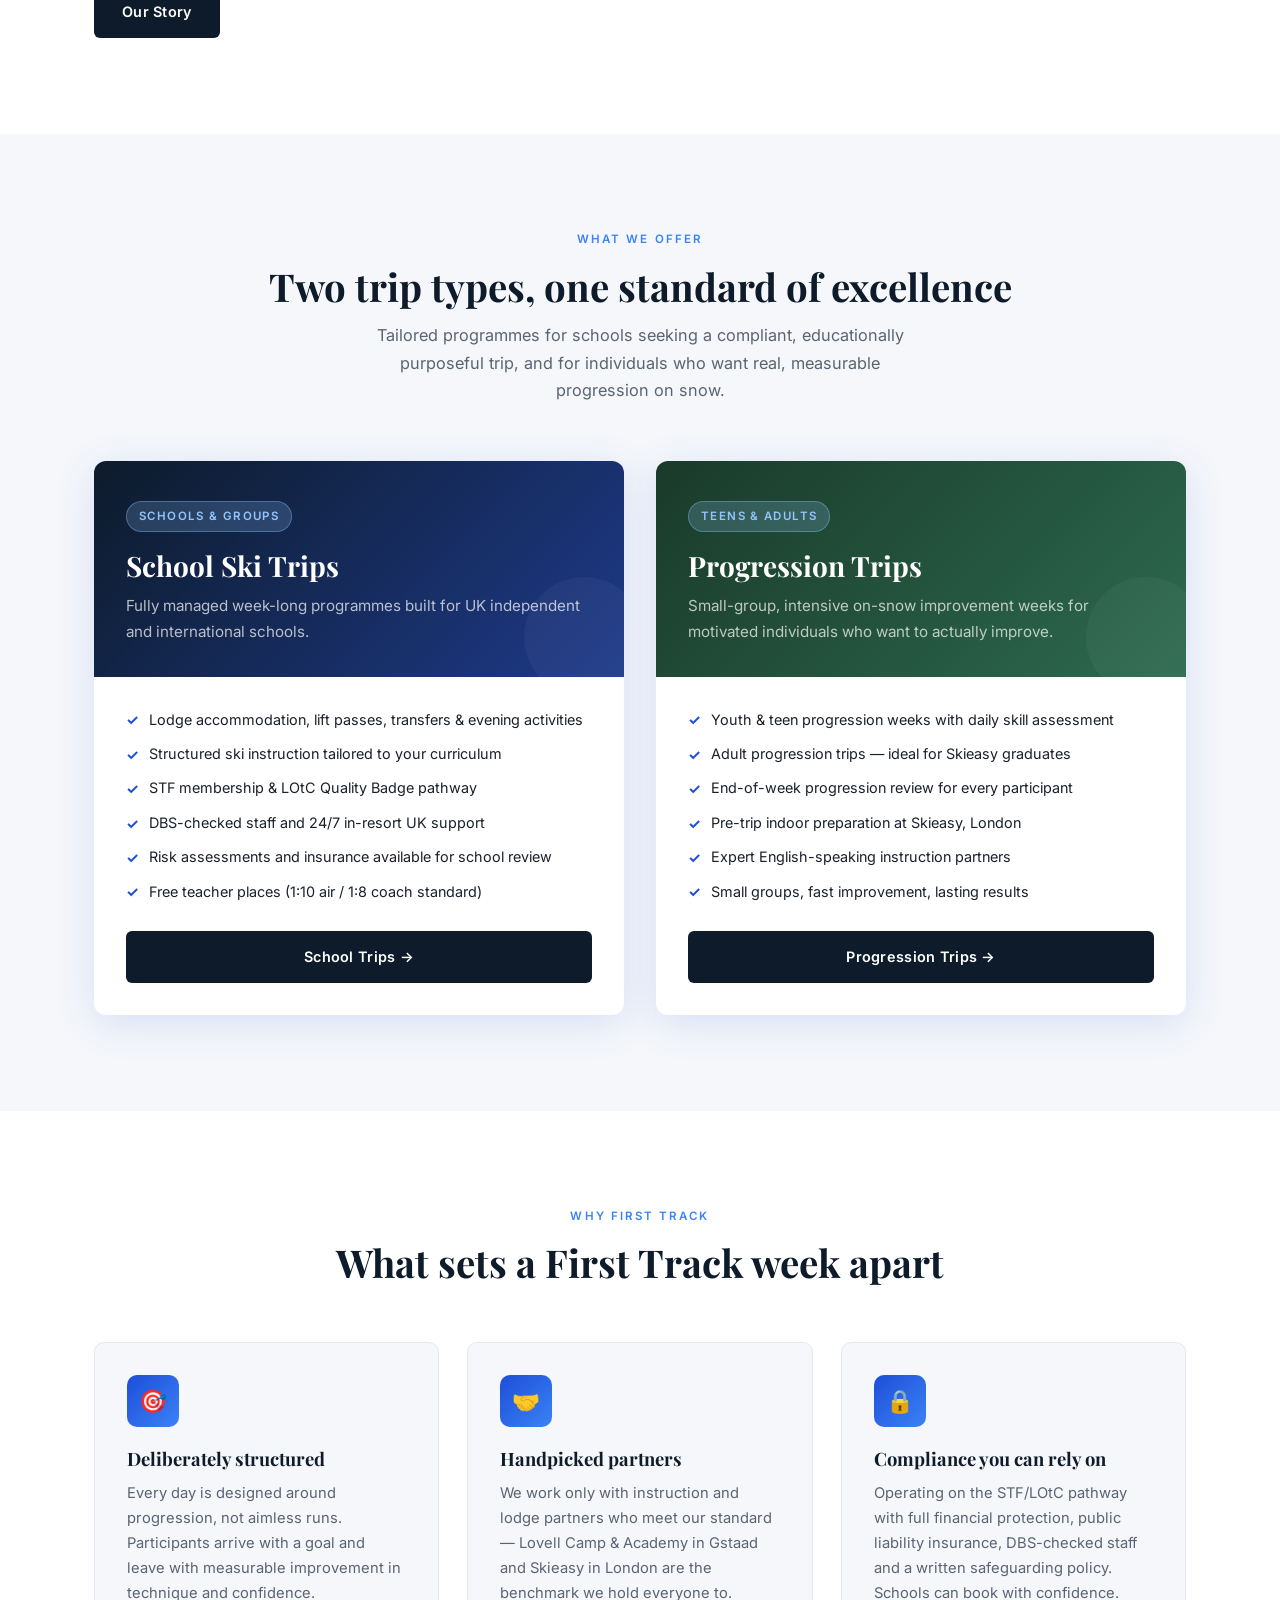
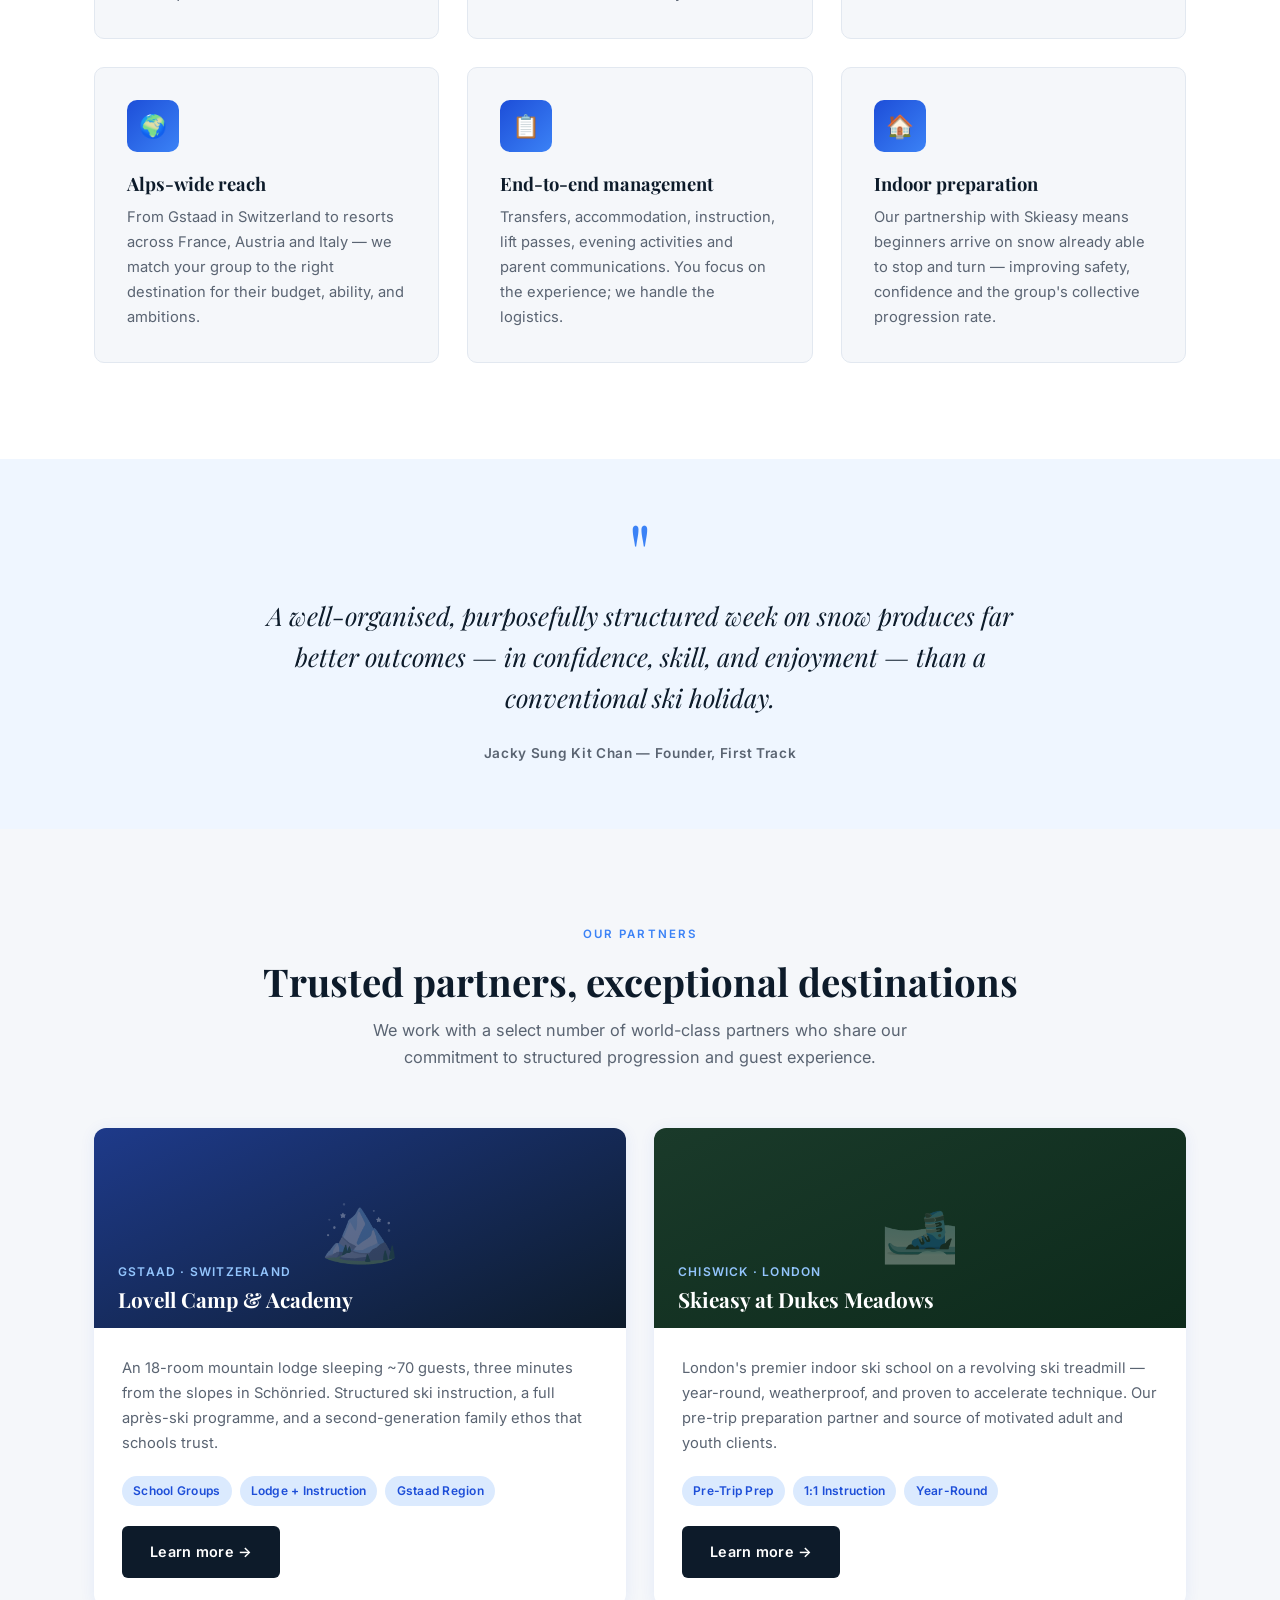
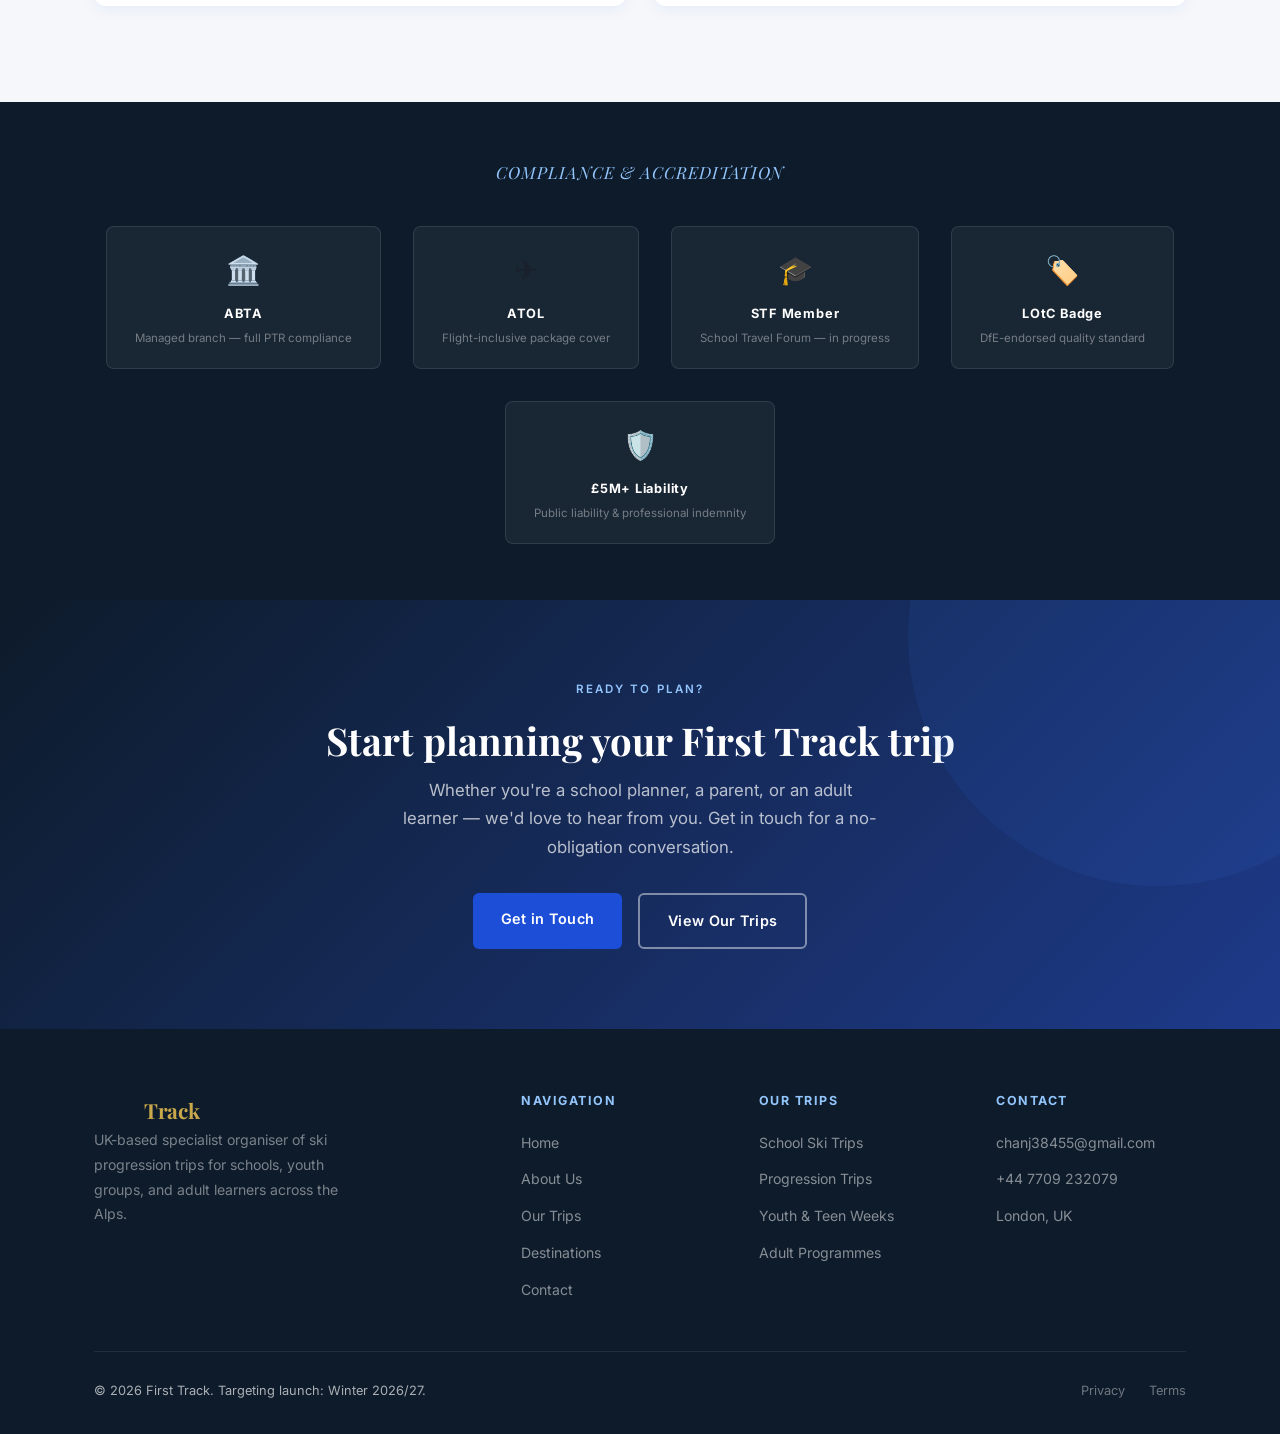
==== commit f134bfb4: "second version of website" ====
--- a/index.html
+++ b/index.html
@@ -109,13 +109,7 @@
           <a href="about.html" class="btn btn-navy">Our Story</a>
         </div>
         <div class="intro-visual">
-          <div class="visual-placeholder">
-            <div class="visual-placeholder-icon">⛷️</div>
-            <p>Alpine progression</p>
-          </div>
-          <svg class="visual-mountain" viewBox="0 0 800 120" preserveAspectRatio="none">
-            <polygon points="0,120 120,30 240,90 380,10 520,75 660,25 800,60 800,120" fill="white"/>
-          </svg>
+          <img src="images/WhatsApp Image 2026-06-03 at 03.43.47 (4).jpeg" alt="Skier on Alpine slopes" style="width:100%;height:100%;object-fit:cover;min-height:380px;display:block;" />
         </div>
       </div>
     </div>
--- a/css/style.css
+++ b/css/style.css
@@ -8,13 +8,24 @@
 *, *::before, *::after { box-sizing: border-box; margin: 0; padding: 0; }
 
 :root {
+  /* Dark base — hero, footer, compliance strip */
   --navy:       #0d1b2a;
   --navy-mid:   #1b3a5c;
+
+  /* Blue palette — replaces gold throughout */
+  --blue:       #1d4ed8;    /* primary: CTA buttons, icons */
+  --blue-mid:   #3b82f6;    /* section labels, links, hover */
+  --blue-light: #dbeafe;    /* feature strip, tag backgrounds */
+  --blue-pale:  #eff6ff;    /* section backgrounds, on-dark accents */
+  --blue-muted: #93c5fd;    /* text on dark backgrounds */
+
+  /* Gold — LOGO ONLY */
   --gold:       #c9a84c;
-  --gold-light: #e8c96a;
+
   --ice:        #eaf2f8;
   --white:      #ffffff;
   --grey-light: #f5f7fa;
+  --grey-mid:   #e2e8f0;
   --grey-text:  #5a6472;
   --text:       #1a202c;
 
@@ -23,8 +34,8 @@
 
   --max-width: 1140px;
   --radius: 6px;
-  --shadow: 0 4px 24px rgba(13,27,42,0.10);
-  --shadow-lg: 0 8px 40px rgba(13,27,42,0.16);
+  --shadow: 0 2px 16px rgba(29,78,216,0.08);
+  --shadow-lg: 0 8px 40px rgba(29,78,216,0.14);
 }
 
 html { scroll-behavior: smooth; }
@@ -50,10 +61,15 @@
   font-weight: 600;
   letter-spacing: 0.18em;
   text-transform: uppercase;
-  color: var(--gold);
+  color: var(--blue-mid);
   margin-bottom: 0.75rem;
   display: block;
 }
+
+/* Section labels on dark backgrounds need to be lighter */
+.hero .section-label,
+.page-hero .section-label,
+.cta-banner .section-label { color: var(--blue-muted); }
 
 /* --- Layout --- */
 .container {
@@ -67,7 +83,7 @@
 section.tight { padding: 64px 0; }
 
 /* ===========================
-   NAVIGATION
+   NAVIGATION — white, clean
    =========================== */
 .site-nav {
   position: fixed;
@@ -75,11 +91,13 @@
   left: 0;
   right: 0;
   z-index: 100;
-  background: rgba(13, 27, 42, 0.96);
+  background: rgba(255, 255, 255, 0.97);
   backdrop-filter: blur(8px);
-  border-bottom: 1px solid rgba(201, 168, 76, 0.2);
-  transition: background 0.3s;
-}
+  border-bottom: 1px solid var(--grey-mid);
+  transition: box-shadow 0.3s;
+}
+
+.site-nav:hover { box-shadow: 0 2px 20px rgba(29,78,216,0.06); }
 
 .nav-inner {
   display: flex;
@@ -95,10 +113,11 @@
   font-family: var(--serif);
   font-size: 1.45rem;
   font-weight: 700;
-  color: var(--white);
+  color: var(--navy);
   letter-spacing: -0.01em;
 }
 
+/* Gold on logo ONLY */
 .nav-logo span { color: var(--gold); }
 
 .nav-links {
@@ -110,14 +129,14 @@
 .nav-links a {
   font-size: 0.875rem;
   font-weight: 500;
-  color: rgba(255,255,255,0.80);
+  color: var(--grey-text);
   letter-spacing: 0.02em;
   transition: color 0.2s;
   position: relative;
 }
 
 .nav-links a:hover,
-.nav-links a.active { color: var(--white); }
+.nav-links a.active { color: var(--navy); }
 
 .nav-links a.active::after {
   content: '';
@@ -125,20 +144,20 @@
   bottom: -4px;
   left: 0; right: 0;
   height: 2px;
-  background: var(--gold);
+  background: var(--blue);
   border-radius: 2px;
 }
 
 .nav-cta {
-  background: var(--gold) !important;
-  color: var(--navy) !important;
+  background: var(--blue) !important;
+  color: var(--white) !important;
   padding: 0.5rem 1.25rem;
   border-radius: var(--radius);
   font-weight: 600 !important;
   transition: background 0.2s, transform 0.15s !important;
 }
 
-.nav-cta:hover { background: var(--gold-light) !important; transform: translateY(-1px); }
+.nav-cta:hover { background: var(--blue-mid) !important; transform: translateY(-1px); }
 .nav-cta.active::after { display: none !important; }
 
 /* Hamburger */
@@ -156,7 +175,7 @@
   display: block;
   width: 24px;
   height: 2px;
-  background: var(--white);
+  background: var(--navy);
   border-radius: 2px;
   transition: all 0.3s;
 }
@@ -164,8 +183,8 @@
 .nav-mobile {
   display: none;
   flex-direction: column;
-  background: var(--navy);
-  border-top: 1px solid rgba(255,255,255,0.08);
+  background: var(--white);
+  border-top: 1px solid var(--grey-mid);
   padding: 1rem 24px 1.5rem;
   gap: 0;
 }
@@ -173,19 +192,19 @@
 .nav-mobile.open { display: flex; }
 
 .nav-mobile a {
-  color: rgba(255,255,255,0.85);
+  color: var(--grey-text);
   font-size: 1rem;
   font-weight: 500;
   padding: 0.75rem 0;
-  border-bottom: 1px solid rgba(255,255,255,0.06);
+  border-bottom: 1px solid var(--grey-mid);
   transition: color 0.2s;
 }
 
 .nav-mobile a:last-child { border-bottom: none; }
-.nav-mobile a:hover, .nav-mobile a.active { color: var(--gold); }
-
-/* ===========================
-   HERO
+.nav-mobile a:hover, .nav-mobile a.active { color: var(--blue); }
+
+/* ===========================
+   HERO — clean deep blue
    =========================== */
 .hero {
   min-height: 100vh;
@@ -193,16 +212,23 @@
   align-items: center;
   position: relative;
   overflow: hidden;
-  background: linear-gradient(155deg, #0d1b2a 0%, #1b3a5c 50%, #0a2540 100%);
+  background-image: url('../images/WhatsApp Image 2026-06-03 at 03.43.47 (8).jpeg');
+  background-size: cover;
+  background-position: center;
+  background-color: #0d1b2a;
   padding: 0;
 }
 
+/* Dark gradient overlay — heavier on left where text sits, lighter on right */
 .hero-bg-pattern {
   position: absolute;
   inset: 0;
-  background-image:
-    radial-gradient(ellipse at 70% 50%, rgba(201,168,76,0.08) 0%, transparent 60%),
-    radial-gradient(ellipse at 10% 80%, rgba(27,58,92,0.6) 0%, transparent 50%);
+  background: linear-gradient(
+    to right,
+    rgba(10, 20, 40, 0.82) 0%,
+    rgba(10, 20, 40, 0.62) 55%,
+    rgba(10, 20, 40, 0.45) 100%
+  );
   pointer-events: none;
 }
 
@@ -212,7 +238,7 @@
   left: 0;
   right: 0;
   height: 260px;
-  opacity: 0.07;
+  opacity: 0.08;
   background-image: url("data:image/svg+xml,%3Csvg xmlns='http://www.w3.org/2000/svg' viewBox='0 0 1440 260' preserveAspectRatio='none'%3E%3Cpolygon points='0,260 180,80 360,200 540,40 720,180 900,20 1080,160 1260,60 1440,140 1440,260' fill='white'/%3E%3C/svg%3E");
   background-size: cover;
   background-position: bottom;
@@ -241,7 +267,7 @@
   font-weight: 600;
   letter-spacing: 0.18em;
   text-transform: uppercase;
-  color: var(--gold);
+  color: var(--blue-muted);
   margin-bottom: 1.5rem;
 }
 
@@ -250,7 +276,7 @@
   display: block;
   width: 28px;
   height: 1px;
-  background: var(--gold);
+  background: var(--blue-muted);
 }
 
 .hero h1 {
@@ -260,7 +286,7 @@
   font-weight: 700;
 }
 
-.hero h1 em { color: var(--gold); font-style: italic; }
+.hero h1 em { color: var(--blue-muted); font-style: italic; }
 
 .hero-sub {
   font-size: 1.1rem;
@@ -287,17 +313,17 @@
 }
 
 .btn-primary {
-  background: var(--gold);
-  color: var(--navy);
-}
-.btn-primary:hover { background: var(--gold-light); transform: translateY(-2px); box-shadow: 0 6px 20px rgba(201,168,76,0.35); }
+  background: var(--blue);
+  color: var(--white);
+}
+.btn-primary:hover { background: var(--blue-mid); transform: translateY(-2px); box-shadow: 0 6px 20px rgba(29,78,216,0.35); }
 
 .btn-outline {
-  border: 2px solid rgba(255,255,255,0.4);
+  border: 2px solid rgba(255,255,255,0.45);
   color: var(--white);
   background: transparent;
 }
-.btn-outline:hover { border-color: var(--white); background: rgba(255,255,255,0.08); }
+.btn-outline:hover { border-color: var(--white); background: rgba(255,255,255,0.10); }
 
 .btn-navy {
   background: var(--navy);
@@ -307,8 +333,8 @@
 
 /* --- Hero stats card --- */
 .hero-card {
-  background: rgba(255,255,255,0.05);
-  border: 1px solid rgba(255,255,255,0.12);
+  background: rgba(255,255,255,0.07);
+  border: 1px solid rgba(255,255,255,0.15);
   border-radius: 12px;
   padding: 2.5rem;
   backdrop-filter: blur(12px);
@@ -322,30 +348,29 @@
   font-family: var(--serif);
   font-size: 2.8rem;
   font-weight: 700;
-  color: var(--gold);
+  color: var(--white);
   line-height: 1;
   margin-bottom: 0.35rem;
 }
 .hero-stat-label {
   font-size: 0.8rem;
-  color: rgba(255,255,255,0.65);
+  color: rgba(255,255,255,0.60);
   font-weight: 500;
   letter-spacing: 0.04em;
 }
 
 .hero-divider {
-  width: 1px;
-  background: rgba(255,255,255,0.1);
   grid-column: span 2;
   height: 1px;
   width: 100%;
-}
-
-/* ===========================
-   FEATURE STRIP
+  background: rgba(255,255,255,0.10);
+}
+
+/* ===========================
+   FEATURE STRIP — light blue
    =========================== */
 .feature-strip {
-  background: var(--gold);
+  background: var(--blue-light);
   padding: 0;
 }
 
@@ -363,7 +388,7 @@
   align-items: center;
   gap: 0.85rem;
   padding: 1.2rem 1.5rem;
-  border-right: 1px solid rgba(13,27,42,0.12);
+  border-right: 1px solid rgba(29,78,216,0.12);
 }
 
 .feature-strip-item:last-child { border-right: none; }
@@ -384,9 +409,7 @@
 /* ===========================
    INTRO / TWO-COLUMN SECTIONS
    =========================== */
-.intro-section {
-  background: var(--white);
-}
+.intro-section { background: var(--white); }
 
 .intro-grid {
   display: grid;
@@ -417,7 +440,7 @@
 .intro-visual {
   border-radius: 12px;
   overflow: hidden;
-  background: linear-gradient(135deg, var(--navy-mid), var(--navy));
+  background: linear-gradient(135deg, #1e3a8a, #0d1b2a);
   min-height: 380px;
   display: flex;
   align-items: center;
@@ -433,7 +456,6 @@
 .visual-placeholder-icon { font-size: 4rem; margin-bottom: 0.5rem; }
 .visual-placeholder p { font-size: 0.8rem; letter-spacing: 0.08em; text-transform: uppercase; }
 
-/* Mountain SVG decorations inside visuals */
 .visual-mountain {
   position: absolute;
   bottom: 0;
@@ -486,12 +508,12 @@
 
 .card:hover { transform: translateY(-4px); box-shadow: var(--shadow-lg); }
 
-.cards-section.white-bg .card { background: var(--grey-light); box-shadow: none; border: 1px solid #e8ecf0; }
+.cards-section.white-bg .card { background: var(--grey-light); box-shadow: none; border: 1px solid var(--grey-mid); }
 
 .card-icon {
   width: 52px;
   height: 52px;
-  background: linear-gradient(135deg, var(--navy), var(--navy-mid));
+  background: linear-gradient(135deg, var(--blue), var(--blue-mid));
   border-radius: 10px;
   display: flex;
   align-items: center;
@@ -527,7 +549,7 @@
   transition: transform 0.25s, box-shadow 0.25s;
 }
 
-.trip-card:hover { transform: translateY(-4px); box-shadow: 0 16px 56px rgba(13,27,42,0.18); }
+.trip-card:hover { transform: translateY(-4px); box-shadow: 0 16px 56px rgba(29,78,216,0.18); }
 
 .trip-card-header {
   padding: 2.5rem 2rem 2rem;
@@ -535,7 +557,7 @@
   overflow: hidden;
 }
 
-.trip-card-header.school { background: linear-gradient(135deg, #0d1b2a 0%, #1b3a5c 100%); }
+.trip-card-header.school { background: linear-gradient(135deg, #0d1b2a 0%, #1e3a8a 100%); }
 .trip-card-header.progression { background: linear-gradient(135deg, #1a3a2a 0%, #2d6a4f 100%); }
 
 .trip-card-header::after {
@@ -551,9 +573,9 @@
 
 .trip-card-badge {
   display: inline-block;
-  background: rgba(201,168,76,0.25);
-  border: 1px solid rgba(201,168,76,0.4);
-  color: var(--gold-light);
+  background: rgba(147,197,253,0.20);
+  border: 1px solid rgba(147,197,253,0.35);
+  color: var(--blue-muted);
   font-size: 0.72rem;
   font-weight: 600;
   letter-spacing: 0.12em;
@@ -592,7 +614,7 @@
 
 .trip-feature::before {
   content: '✓';
-  color: var(--gold);
+  color: var(--blue);
   font-weight: 700;
   flex-shrink: 0;
   margin-top: 0.05rem;
@@ -617,9 +639,9 @@
   overflow: hidden;
 }
 
-.dest-lovell { background: linear-gradient(155deg, #1b3a5c 0%, #0d1b2a 100%); }
+.dest-lovell { background: linear-gradient(155deg, #1e3a8a 0%, #0d1b2a 100%); }
 .dest-skieasy { background: linear-gradient(155deg, #1a3a2a 0%, #0d2a1b 100%); }
-.dest-future { background: linear-gradient(155deg, #3a1b1b 0%, #2a0d0d 100%); }
+.dest-future { background: linear-gradient(155deg, #1e3a8a 0%, #1b3a5c 100%); }
 
 .destination-card-visual-icon {
   position: absolute;
@@ -643,7 +665,7 @@
   font-weight: 600;
   letter-spacing: 0.1em;
   text-transform: uppercase;
-  color: var(--gold);
+  color: var(--blue-muted);
   margin-bottom: 0.25rem;
 }
 
@@ -670,8 +692,8 @@
 }
 
 .tag {
-  background: var(--ice);
-  color: var(--navy-mid);
+  background: var(--blue-light);
+  color: var(--blue);
   font-size: 0.75rem;
   font-weight: 600;
   padding: 0.3rem 0.7rem;
@@ -682,10 +704,7 @@
 /* ===========================
    PARTNER DETAIL SECTIONS
    =========================== */
-.partner-section {
-  padding: 80px 0;
-}
-
+.partner-section { padding: 80px 0; }
 .partner-section:nth-child(even) { background: var(--grey-light); }
 
 .partner-grid {
@@ -702,8 +721,8 @@
   display: inline-flex;
   align-items: center;
   gap: 0.5rem;
-  background: var(--navy);
-  color: var(--gold);
+  background: var(--blue-light);
+  color: var(--blue);
   font-size: 0.75rem;
   font-weight: 600;
   letter-spacing: 0.1em;
@@ -720,7 +739,7 @@
 }
 
 .partner-location {
-  color: var(--gold);
+  color: var(--blue-mid);
   font-size: 0.88rem;
   font-weight: 600;
   letter-spacing: 0.06em;
@@ -746,7 +765,7 @@
   background: var(--grey-light);
   padding: 1rem 1.25rem;
   border-radius: var(--radius);
-  border-left: 3px solid var(--gold);
+  border-left: 3px solid var(--blue-mid);
 }
 
 .partner-fact-label {
@@ -773,7 +792,7 @@
   position: relative;
 }
 
-.partner-visual.lovell { background: linear-gradient(160deg, #1b3a5c 0%, #0d1b2a 100%); }
+.partner-visual.lovell { background: linear-gradient(160deg, #1e3a8a 0%, #0d1b2a 100%); }
 .partner-visual.skieasy { background: linear-gradient(160deg, #1a3a2a 0%, #0a1f13 100%); }
 
 .partner-visual-overlay {
@@ -817,7 +836,7 @@
 .compliance-title {
   font-family: var(--serif);
   font-size: 1.05rem;
-  color: var(--gold);
+  color: var(--blue-muted);
   text-align: center;
   margin-bottom: 2.5rem;
   letter-spacing: 0.06em;
@@ -834,7 +853,7 @@
 
 .compliance-badge {
   background: rgba(255,255,255,0.05);
-  border: 1px solid rgba(255,255,255,0.12);
+  border: 1px solid rgba(255,255,255,0.10);
   border-radius: 8px;
   padding: 1.25rem 1.75rem;
   text-align: center;
@@ -851,13 +870,13 @@
 }
 .compliance-badge-desc {
   font-size: 0.72rem;
-  color: rgba(255,255,255,0.45);
+  color: rgba(255,255,255,0.40);
 }
 
 /* ===========================
    TESTIMONIAL / QUOTE
    =========================== */
-.quote-section { background: var(--ice); }
+.quote-section { background: var(--blue-pale); }
 
 .quote-block {
   max-width: 780px;
@@ -868,7 +887,7 @@
 .quote-mark {
   font-family: var(--serif);
   font-size: 5rem;
-  color: var(--gold);
+  color: var(--blue-mid);
   line-height: 0.7;
   margin-bottom: 1rem;
   display: block;
@@ -895,7 +914,7 @@
    =========================== */
 .page-hero {
   padding: 160px 0 80px;
-  background: linear-gradient(155deg, #0d1b2a 0%, #1b3a5c 60%, #0a2540 100%);
+  background: linear-gradient(150deg, #0d1b2a 0%, #1e3a8a 55%, #1d4ed8 100%);
   position: relative;
   overflow: hidden;
 }
@@ -904,7 +923,7 @@
   content: '';
   position: absolute;
   inset: 0;
-  background: radial-gradient(ellipse at 80% 50%, rgba(201,168,76,0.08) 0%, transparent 60%);
+  background: radial-gradient(ellipse at 80% 50%, rgba(147,197,253,0.10) 0%, transparent 60%);
 }
 
 .page-hero-inner {
@@ -944,7 +963,7 @@
 }
 
 .founder-portrait {
-  background: linear-gradient(135deg, var(--navy-mid), var(--navy));
+  background: linear-gradient(135deg, #1e3a8a, #0d1b2a);
   border-radius: 12px;
   aspect-ratio: 3/4;
   display: flex;
@@ -963,7 +982,7 @@
   left: 0;
   right: 0;
   height: 40%;
-  background: linear-gradient(to top, rgba(201,168,76,0.15), transparent);
+  background: linear-gradient(to top, rgba(59,130,246,0.15), transparent);
 }
 
 .founder-info h2 {
@@ -973,7 +992,7 @@
 }
 
 .founder-title {
-  color: var(--gold);
+  color: var(--blue-mid);
   font-size: 0.88rem;
   font-weight: 600;
   letter-spacing: 0.08em;
@@ -996,10 +1015,10 @@
 }
 
 .credential {
-  background: var(--navy);
-  color: rgba(255,255,255,0.85);
+  background: var(--blue-light);
+  color: var(--blue);
   font-size: 0.78rem;
-  font-weight: 500;
+  font-weight: 600;
   padding: 0.4rem 0.9rem;
   border-radius: 20px;
   letter-spacing: 0.03em;
@@ -1025,14 +1044,14 @@
   width: 48px;
   height: 48px;
   border-radius: 50%;
-  background: var(--gold);
+  background: var(--blue);
   display: flex;
   align-items: center;
   justify-content: center;
   font-family: var(--serif);
   font-size: 1.1rem;
   font-weight: 700;
-  color: var(--navy);
+  color: var(--white);
   flex-shrink: 0;
 }
 
@@ -1065,7 +1084,7 @@
   align-items: flex-start;
   gap: 1.25rem;
   padding: 1.5rem 0;
-  border-bottom: 1px solid #e8ecf0;
+  border-bottom: 1px solid var(--grey-mid);
 }
 
 .contact-detail-item:first-child { padding-top: 0; }
@@ -1074,7 +1093,7 @@
 .contact-icon {
   width: 48px;
   height: 48px;
-  background: var(--navy);
+  background: var(--blue);
   border-radius: 10px;
   display: flex;
   align-items: center;
@@ -1099,11 +1118,11 @@
 }
 
 .contact-detail-value a {
-  color: var(--navy-mid);
+  color: var(--blue);
   transition: color 0.2s;
 }
 
-.contact-detail-value a:hover { color: var(--gold); }
+.contact-detail-value a:hover { color: var(--blue-mid); }
 
 .contact-form-panel {
   background: var(--grey-light);
@@ -1141,7 +1160,7 @@
 .form-group textarea {
   width: 100%;
   padding: 0.7rem 1rem;
-  border: 1.5px solid #d8dde4;
+  border: 1.5px solid var(--grey-mid);
   border-radius: var(--radius);
   font-family: var(--sans);
   font-size: 0.9rem;
@@ -1155,8 +1174,8 @@
 .form-group input:focus,
 .form-group select:focus,
 .form-group textarea:focus {
-  border-color: var(--navy-mid);
-  box-shadow: 0 0 0 3px rgba(27,58,92,0.1);
+  border-color: var(--blue-mid);
+  box-shadow: 0 0 0 3px rgba(59,130,246,0.12);
 }
 
 .form-group textarea { resize: vertical; min-height: 120px; }
@@ -1165,7 +1184,7 @@
    CTA BANNER
    =========================== */
 .cta-banner {
-  background: linear-gradient(135deg, var(--navy) 0%, var(--navy-mid) 100%);
+  background: linear-gradient(135deg, var(--navy) 0%, #1e3a8a 100%);
   padding: 80px 0;
   text-align: center;
   position: relative;
@@ -1180,7 +1199,7 @@
   width: 500px;
   height: 500px;
   border-radius: 50%;
-  background: rgba(201,168,76,0.06);
+  background: rgba(59,130,246,0.08);
   pointer-events: none;
 }
 
@@ -1223,7 +1242,7 @@
   font-size: 0.88rem;
   line-height: 1.75;
   max-width: 280px;
-  color: rgba(255,255,255,0.5);
+  color: rgba(255,255,255,0.45);
 }
 
 .footer-col h4 {
@@ -1232,7 +1251,7 @@
   font-weight: 700;
   text-transform: uppercase;
   letter-spacing: 0.12em;
-  color: var(--gold);
+  color: var(--blue-muted);
   margin-bottom: 1.25rem;
 }
 
@@ -1244,7 +1263,7 @@
 
 .footer-col ul a {
   font-size: 0.88rem;
-  color: rgba(255,255,255,0.55);
+  color: rgba(255,255,255,0.50);
   transition: color 0.2s;
 }
 
@@ -1268,20 +1287,19 @@
   font-size: 0.8rem;
 }
 
-.footer-legal a { color: rgba(255,255,255,0.45); transition: color 0.2s; }
+.footer-legal a { color: rgba(255,255,255,0.40); transition: color 0.2s; }
 .footer-legal a:hover { color: var(--white); }
 
 /* ===========================
    UTILITY
    =========================== */
-.text-gold { color: var(--gold); }
 .text-center { text-align: center; }
 .mt-sm { margin-top: 1rem; }
 .mt-md { margin-top: 1.75rem; }
 .divider {
   width: 48px;
   height: 3px;
-  background: var(--gold);
+  background: var(--blue-mid);
   border-radius: 2px;
   margin: 1.25rem 0;
 }
@@ -1306,7 +1324,7 @@
   .hero h1 { font-size: 2.2rem; }
 
   .feature-strip-inner { flex-direction: column; }
-  .feature-strip-item { border-right: none; border-bottom: 1px solid rgba(13,27,42,0.12); }
+  .feature-strip-item { border-right: none; border-bottom: 1px solid rgba(29,78,216,0.10); }
   .feature-strip-item:last-child { border-bottom: none; }
 
   .intro-grid,
